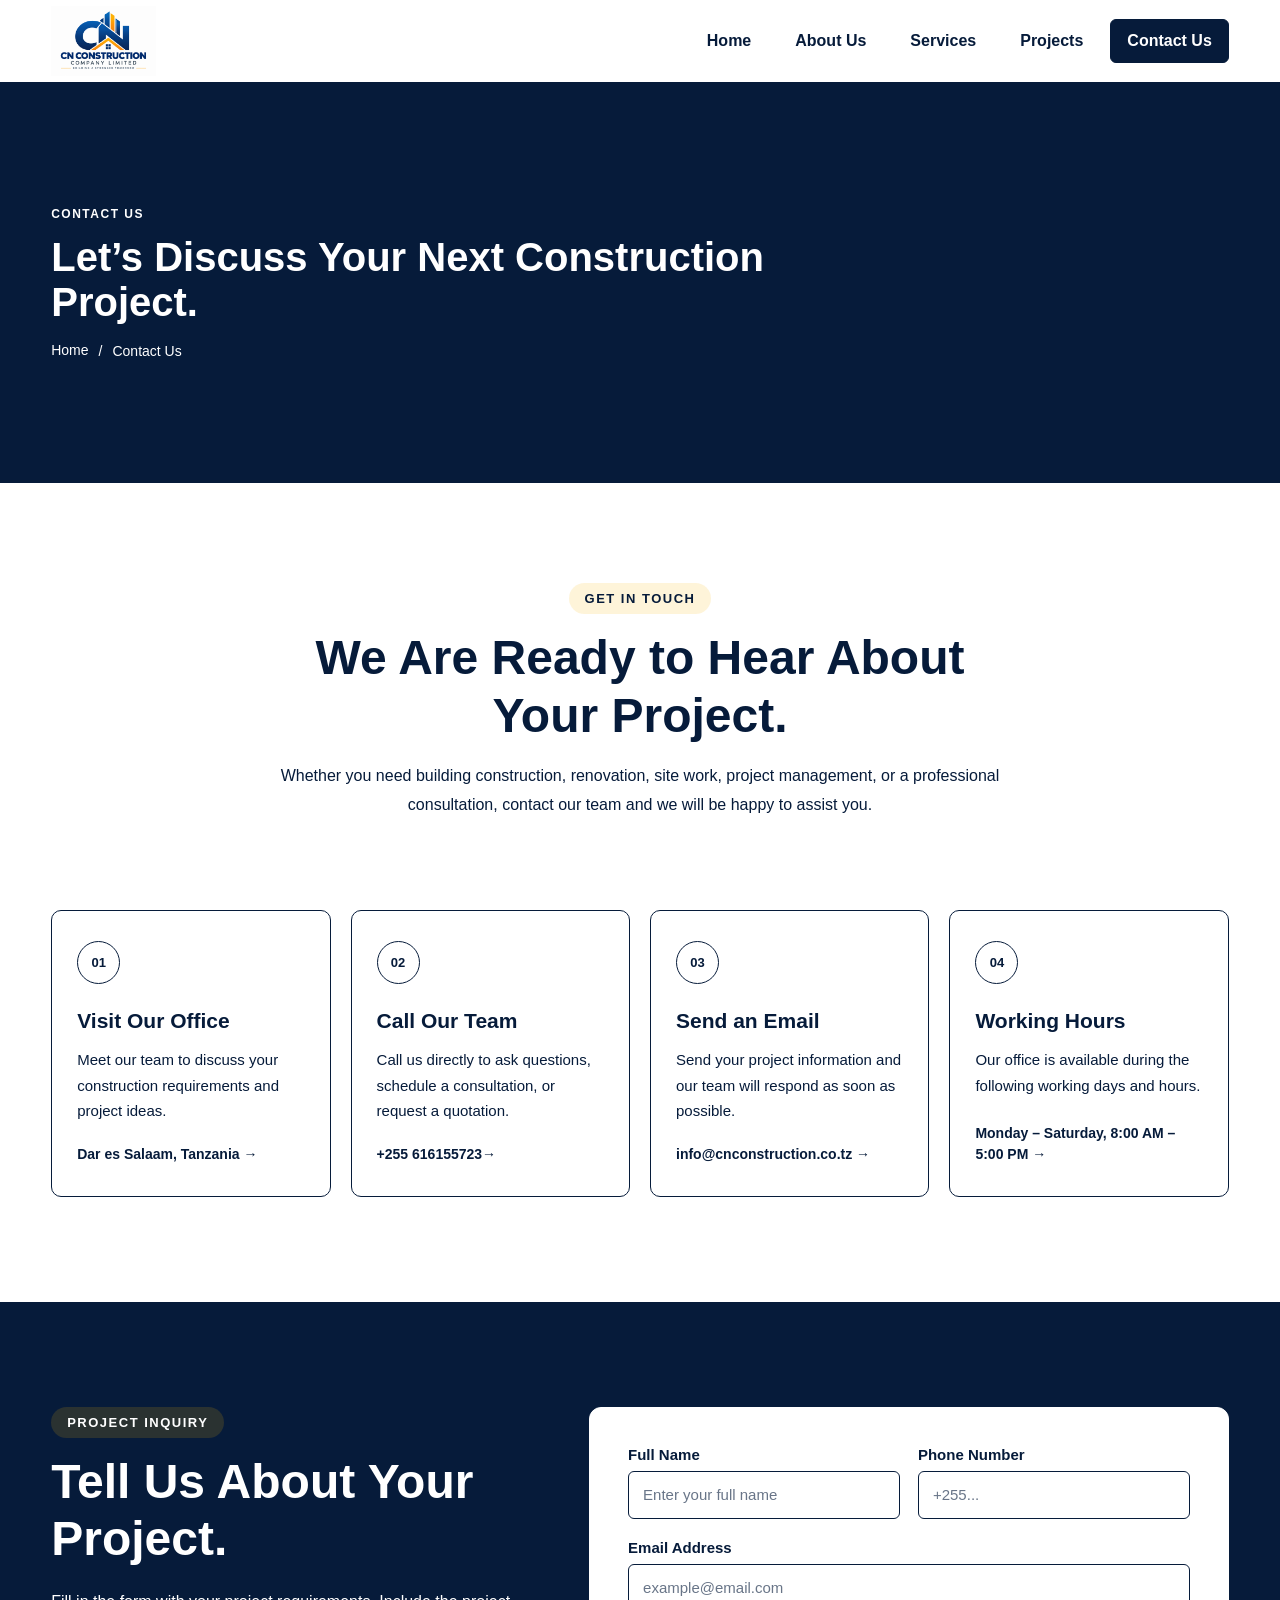
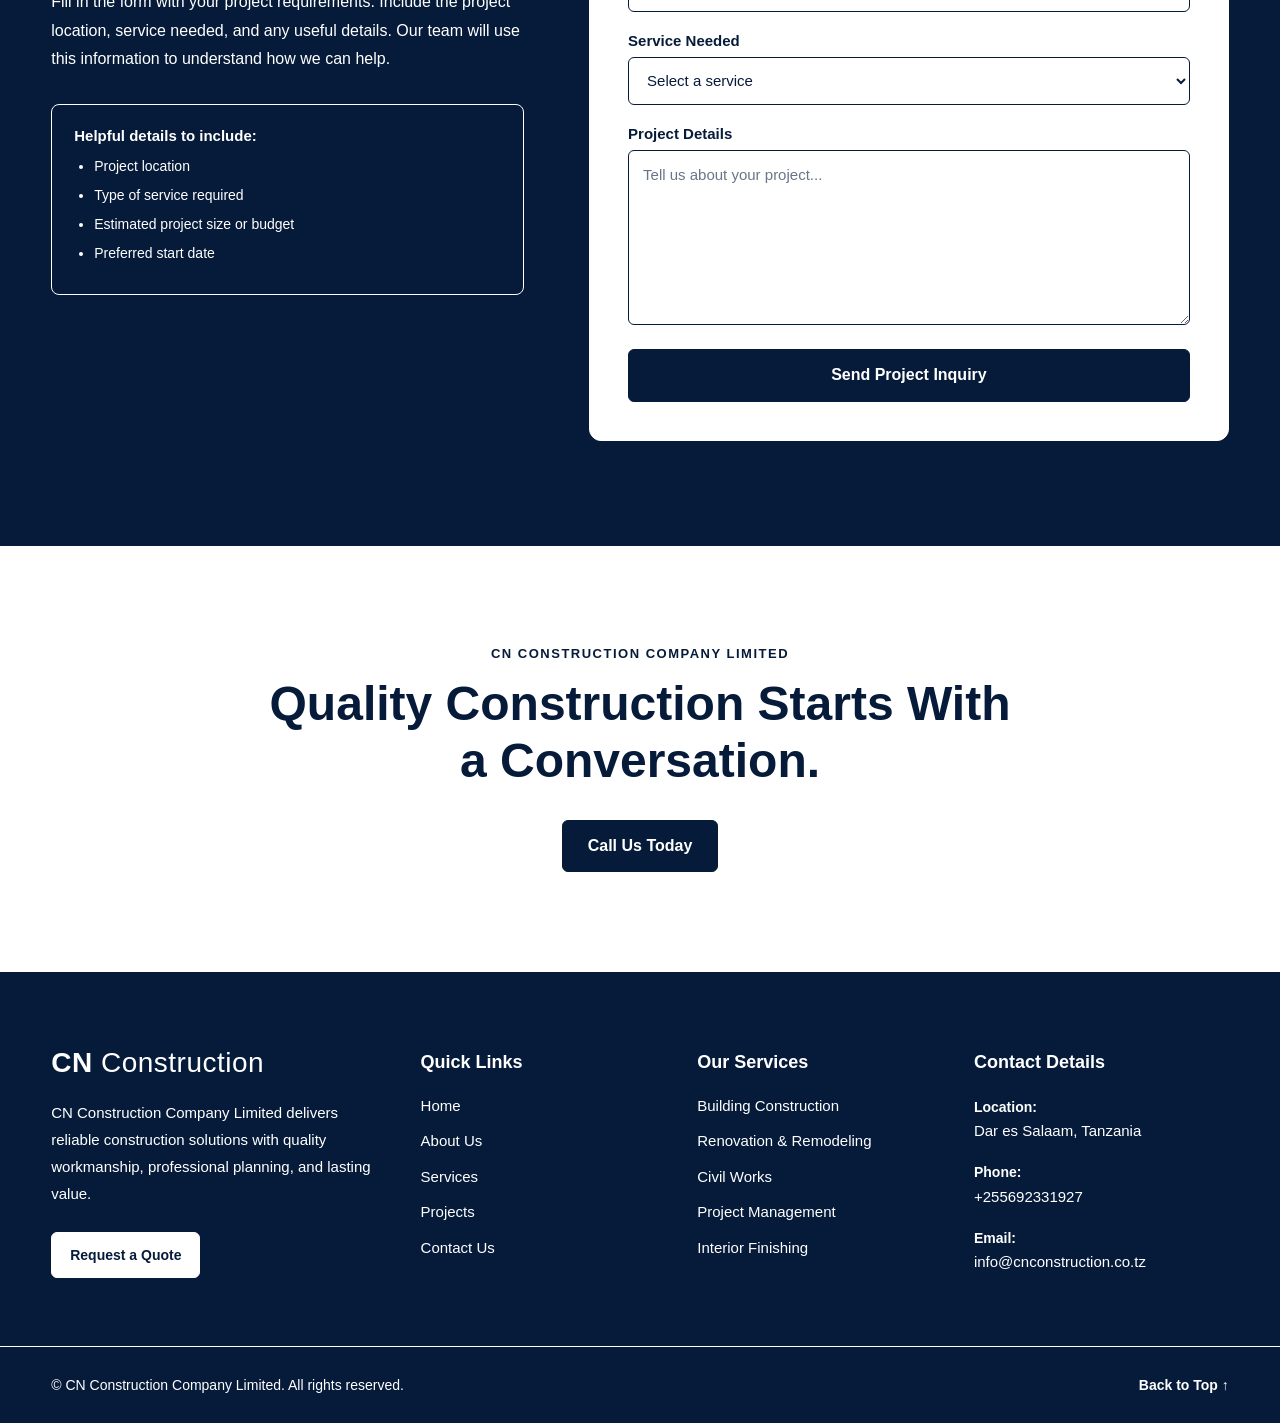
==== contact.html @ 9c9f667e "first commit" ====
<!DOCTYPE html>
<html lang="en">
<head>
  <meta charset="UTF-8">
  <meta name="viewport" content="width=device-width, initial-scale=1.0">

  <title>Contact Us | CN Construction Company Limited</title>

  <link rel="stylesheet" href="style.css">
</head>

<body id="top">

  <!-- =========================
       NAVIGATION BAR
  ========================= -->
  <header>
    <nav class="navbar">
      <div class="brand">
        <a href="index.html">
          <img
            src="asset/ChatGPT Image Sep 23, 2026, 10_47_17 AM.png"
            alt="CN Construction Company Limited logo"
            class="logo"
          >
        </a>
      </div>

      <button
        class="nav-toggle"
        aria-label="Toggle navigation"
        aria-expanded="false"
      >
        ☰
      </button>

      <ul class="nav-links">
        <li><a href="index.html">Home</a></li>
        <li><a href="about.html">About Us</a></li>
        <li><a href="services.html">Services</a></li>
        <li><a href="projects.html">Projects</a></li>
        <li><a href="contact.html" class="active">Contact Us</a></li>
      </ul>
    </nav>
  </header>

  <main>

    <!-- =========================
         CONTACT PAGE BANNER
    ========================= -->
    <section class="contact-page-banner">
      <div class="contact-page-banner-content">
        <p>Contact Us</p>
        <h1>Let’s Discuss Your Next Construction Project.</h1>

        <div class="breadcrumb">
          <a href="index.html">Home</a>
          <span>/</span>
          <span>Contact Us</span>
        </div>
      </div>
    </section>

    <!-- =========================
         CONTACT PAGE INTRO
    ========================= -->
    <section class="contact-page-intro">
      <div class="contact-page-intro-content">
        <p class="section-label">Get in Touch</p>
        <h2>We Are Ready to Hear About Your Project.</h2>
        <p>
          Whether you need building construction, renovation, site work,
          project management, or a professional consultation, contact our
          team and we will be happy to assist you.
        </p>
      </div>
    </section>

    <!-- =========================
         CONTACT DETAILS CARDS
    ========================= -->
    <section class="contact-details-section">
      <div class="contact-details-container">

        <article class="contact-detail-card">
          <span class="contact-card-number">01</span>
          <h2>Visit Our Office</h2>
          <p>
            Meet our team to discuss your construction requirements and
            project ideas.
          </p>
          <a
            href="https://www.google.com/maps/search/?api=1&query=Dar+es+Salaam+Tanzania"
            target="_blank"
            rel="noopener"
          >
            Dar es Salaam, Tanzania →
          </a>
        </article>

        <article class="contact-detail-card">
          <span class="contact-card-number">02</span>
          <h2>Call Our Team</h2>
          <p>
            Call us directly to ask questions, schedule a consultation,
            or request a quotation.
          </p>
          <a href="tel:+255783603028">+255 616155723→</a>
        </article>

        <article class="contact-detail-card">
          <span class="contact-card-number">03</span>
          <h2>Send an Email</h2>
          <p>
            Send your project information and our team will respond as
            soon as possible.
          </p>
          <a href="mailto:info@cnconstruction.co.tz">
            info@cnconstruction.co.tz →
          </a>
        </article>

        <article class="contact-detail-card">
          <span class="contact-card-number">04</span>
          <h2>Working Hours</h2>
          <p>
            Our office is available during the following working days
            and hours.
          </p>
          <a href="tel:+255783603028">
            Monday – Saturday, 8:00 AM – 5:00 PM →
          </a>
        </article>

      </div>
    </section>

    <!-- =========================
         CONTACT FORM
    ========================= -->
    <section class="contact-page-form-section">
      <div class="contact-page-form-container">

        <div class="contact-form-side">
          <p class="section-label">Project Inquiry</p>

          <h2>Tell Us About Your Project.</h2>

          <p>
            Fill in the form with your project requirements. Include the
            project location, service needed, and any useful details. Our
            team will use this information to understand how we can help.
          </p>

          <div class="contact-form-note">
            <strong>Helpful details to include:</strong>
            <ul>
              <li>Project location</li>
              <li>Type of service required</li>
              <li>Estimated project size or budget</li>
              <li>Preferred start date</li>
            </ul>
          </div>
        </div>

        <form class="contact-page-form" action="#" method="post">

          <div class="contact-form-row">
            <div class="contact-page-group">
              <label for="full-name">Full Name</label>
              <input
                type="text"
                id="full-name"
                name="full-name"
                placeholder="Enter your full name"
                autocomplete="name"
                required
              >
            </div>

            <div class="contact-page-group">
              <label for="phone">Phone Number</label>
              <input
                type="tel"
                id="phone"
                name="phone"
                placeholder="+255..."
                autocomplete="tel"
                inputmode="tel"
                required
              >
            </div>
          </div>

          <div class="contact-page-group">
            <label for="email">Email Address</label>
            <input
              type="email"
              id="email"
              name="email"
              placeholder="example@email.com"
              autocomplete="email"
              required
            >
          </div>

          <div class="contact-page-group">
            <label for="service">Service Needed</label>
            <select id="service" name="service" required>
              <option value="" selected disabled>Select a service</option>
              <option value="building-construction">Building Construction</option>
              <option value="renovation">Renovation & Remodeling</option>
              <option value="civil-works">Civil Works</option>
              <option value="project-management">Project Management</option>
              <option value="interior-finishing">Interior Finishing</option>
              <option value="site-consultation">Site Consultation</option>
              <option value="other">Other</option>
            </select>
          </div>

          <div class="contact-page-group">
            <label for="message">Project Details</label>
            <textarea
              id="message"
              name="message"
              rows="7"
              placeholder="Tell us about your project..."
              required
            ></textarea>
          </div>

          <button type="submit" class="contact-page-submit">
            Send Project Inquiry
          </button>
        </form>

      </div>
    </section>

    <!-- =========================
         FINAL CALL TO ACTION
    ========================= -->
    <section class="contact-page-cta">
      <div class="contact-page-cta-content">
        <p>CN Construction Company Limited</p>
        <h2>Quality Construction Starts With a Conversation.</h2>
        <a href="tel:+255692331927">Call Us Today</a>
      </div>
    </section>

  </main>

  <!-- =========================
       FOOTER
  ========================= -->
  <footer class="site-footer">
    <div class="footer-container">

      <div class="footer-brand">
        <a href="index.html" class="footer-logo">
          CN <span>Construction</span>
        </a>

        <p>
          CN Construction Company Limited delivers reliable construction
          solutions with quality workmanship, professional planning, and
          lasting value.
        </p>

        <a href="contact.html" class="footer-quote-button">
          Request a Quote
        </a>
      </div>

      <div class="footer-column">
        <h3>Quick Links</h3>

        <nav aria-label="Footer navigation">
          <ul class="footer-links">
            <li><a href="index.html">Home</a></li>
            <li><a href="about.html">About Us</a></li>
            <li><a href="services.html">Services</a></li>
            <li><a href="projects.html">Projects</a></li>
            <li><a href="contact.html">Contact Us</a></li>
          </ul>
        </nav>
      </div>

      <div class="footer-column">
        <h3>Our Services</h3>

        <ul class="footer-links">
          <li><a href="services.html">Building Construction</a></li>
          <li><a href="services.html">Renovation & Remodeling</a></li>
          <li><a href="services.html">Civil Works</a></li>
          <li><a href="services.html">Project Management</a></li>
          <li><a href="services.html">Interior Finishing</a></li>
        </ul>
      </div>

      <div class="footer-column footer-contact">
        <h3>Contact Details</h3>

        <p>
          <strong>Location:</strong><br>
          Dar es Salaam, Tanzania
        </p>

        <p>
          <strong>Phone:</strong><br>
          <a href="tel:+255700000000">+255692331927</a>
        </p>

        <p>
          <strong>Email:</strong><br>
          <a href="mailto:info@cnconstruction.co.tz">
            info@cnconstruction.co.tz
          </a>
        </p>
      </div>

    </div>

    <div class="footer-bottom">
      <div class="footer-bottom-content">
        <p>
          © <span id="current-year"></span>
          CN Construction Company Limited. All rights reserved.
        </p>

        <a href="#top" class="back-to-top">Back to Top ↑</a>
      </div>
    </div>
  </footer>

  <script src="java.js"></script>
</body>
</html>
---- style.css ----
﻿/* =========================
   GLOBAL COLORS
========================= */
:root {
  --navy: #061b3a;
  --white: #ffffff;
}

html {
  scroll-behavior: smooth;
}

body {
  margin: 0;
  font-family: Arial, Helvetica, sans-serif;
  background-color: var(--white);
  color: var(--navy);
}

* {
  box-sizing: border-box;
}

/* =========================
   HOME HERO SECTION
========================= */
.hero-section {
  position: relative;
  min-height: 760px;
  display: flex;
  align-items: center;
  overflow: hidden;
  background-image: url("asset/img20.jpg");
  background-repeat: no-repeat;
  background-position: center;
  background-size: cover;
}

/* Navy overlay over the construction photo */
.hero-overlay {
  position: absolute;
  inset: 0;
  background-color: #061b3a72;;
  opacity: 0.88;
}

.hero-content {
  position: relative;
  z-index: 1;
  width: min(1200px, 92%);
  margin: 0 auto;
  padding: 110px 0 80px;
  color: var(--white);
}

.hero-label {
  display: inline-block;
  margin: 0 0 22px;
  padding: 9px 14px;
  border: 1px solid var(--white);
  border-radius: 6px;
  color: var(--white);
  font-size: 13px;
  font-weight: 700;
  letter-spacing: 1.4px;
  text-transform: uppercase;
}

.hero-content h1 {
  max-width: 820px;
  margin: 0;
  color: var(--white);
  font-size: clamp(44px, 6vw, 78px);
  font-weight: 800;
  line-height: 1.08;
  letter-spacing: -1.5px;
}

.hero-text {
  max-width: 680px;
  margin: 25px 0 0;
  color: var(--white);
  font-size: clamp(17px, 2vw, 20px);
  line-height: 1.75;
}

.hero-actions {
  display: flex;
  flex-wrap: wrap;
  gap: 14px;
  margin-top: 35px;
}

.btn {
  display: inline-flex;
  align-items: center;
  justify-content: center;
  min-height: 52px;
  padding: 14px 24px;
  border: 1px solid var(--white);
  border-radius: 6px;
  font-size: 16px;
  font-weight: 700;
  line-height: 1;
  text-decoration: none;
  transition: transform 0.3s ease, background-color 0.3s ease, color 0.3s ease;
}

.btn:hover {
  transform: translateY(-3px);
}

.btn-primary {
  background-color: var(--white);
  color: var(--navy);
}

.btn-primary:hover {
  background-color: var(--navy);
  color: var(--white);
}

.btn-outline {
  background-color: var(--navy);
  color: var(--white);
}

.btn-outline:hover {
  background-color: var(--white);
  color: var(--navy);
}

.hero-trust {
  display: flex;
  flex-wrap: wrap;
  gap: 0;
  max-width: 760px;
  margin-top: 65px;
  border-top: 1px solid var(--white);
}

.trust-item {
  min-width: 180px;
  padding: 20px 28px 0 0;
  margin: 20px 28px 0 0;
  border-right: 1px solid var(--white);
}

.trust-item:last-child {
  border-right: none;
}

.trust-item strong {
  display: block;
  margin-bottom: 6px;
  color: var(--white);
  font-size: 19px;
}

.trust-item span {
  color: var(--white);
  font-size: 14px;
}

/* =========================
   ABOUT SECTION
========================= */
.about-section {
  padding: 110px 0 0;
  background-color: var(--white);
}

.about-container {
  width: min(1200px, 92%);
  margin: 0 auto;
  display: grid;
  grid-template-columns: minmax(300px, 1fr) minmax(320px, 1fr);
  align-items: center;
  gap: 80px;
  padding-bottom: 110px;
}

.about-image-wrap {
  position: relative;
}

.about-image {
  display: block;
  width: 100%;
  min-height: 600px;
  border: 1px solid var(--navy);
  border-radius: 12px;
  object-fit: cover;
  margin-bottom: 95px;
}

/* Floating experience box */
.experience-badge {
  position: absolute;
  right: -25px;
  bottom: 28px;
  display: flex;
  align-items: center;
  gap: 12px;
  padding: 20px;
  border: 1px solid var(--white);
  border-radius: 8px;
  background-color: var(--navy);
  color: var(--white);
}

.experience-badge strong {
  font-size: 42px;
  line-height: 1;
}

.experience-badge strong span {
  font-size: 25px;
}

.experience-badge p {
  margin: 0;
  font-size: 14px;
  font-weight: 600;
  line-height: 1.35;
}

/* About text */
.section-label {
  display:inline-block;
  margin: 0 auto 15px;
  padding: 8px 16px;
  border-radius: 50px;
  background: rgba(245, 180, 0, 0.15);
  color: var(--secondary-dark);
  font-size: 0.78rem;
  font-weight: 800;
  letter-spacing: 1.5px;
  text-transform: uppercase;
}

.about-content h2 {
  max-width: 560px;
  margin: 0;
  color: var(--navy);
  font-size: clamp(32px, 4vw, 48px);
  line-height: 1.18;
}

.about-intro,
.about-description {
  max-width: 590px;
  margin: 20px 0 0;
  color: var(--navy);
  font-size: 16px;
  line-height: 1.8;
}

.about-points {
  display: grid;
  gap: 18px;
  margin-top: 32px;
}

.about-point {
  display: grid;
  grid-template-columns: 52px 1fr;
  gap: 14px;
  align-items: start;
}

.point-number {
  display: flex;
  align-items: center;
  justify-content: center;
  width: 45px;
  height: 45px;
  border: 1px solid var(--navy);
  border-radius: 50%;
  color: var(--navy);
  font-size: 14px;
  font-weight: 800;
}

.about-point h3 {
  margin: 0 0 6px;
  color: var(--navy);
  font-size: 18px;
}

.about-point p {
  margin: 0;
  color: var(--navy);
  font-size: 15px;
  line-height: 1.6;
}

.about-button {
  display: inline-flex;
  align-items: center;
  justify-content: center;
  min-height: 50px;
  margin-top: 35px;
  padding: 14px 23px;
  border: 1px solid var(--navy);
  border-radius: 6px;
  background-color: var(--navy);
  color: var(--white);
  font-size: 16px;
  font-weight: 700;
  text-decoration: none;
  transition: background-color 0.3s ease, color 0.3s ease, transform 0.3s ease;
}

.about-button:hover {
  background-color: var(--white);
  color: var(--navy);
  transform: translateY(-3px);
}

/* =========================
   COMPANY STATISTICS
========================= */
.about-stats {
  padding: 55px 0;
  background-color: var(--navy);
}

.stats-container {
  width: min(1200px, 92%);
  margin: 0 auto;
  display: grid;
  grid-template-columns: repeat(4, 1fr);
  gap: 20px;
}

.stat-card {
  padding: 15px 20px;
  text-align: center;
  border-right: 1px solid var(--white);
  color: var(--white);
}

.stat-card:last-child {
  border-right: none;
}

.stat-card h3 {
  margin: 0;
  color: var(--white);
  font-size: clamp(34px, 4vw, 52px);
  line-height: 1;
}

.stat-card h3 span {
  font-size: 24px;
}

.stat-card p {
  margin: 11px 0 0;
  color: var(--white);
  font-size: 14px;
  line-height: 1.4;
}

/* =========================
   KEYBOARD FOCUS
========================= */
.btn:focus-visible,
.about-button:focus-visible {
  outline: 3px solid var(--white);
  outline-offset: 4px;
}

/* =========================
   TABLET AND MOBILE
========================= */
@media (max-width: 900px) {
  .hero-section {
    min-height: 690px;
  }

  .about-container {
    grid-template-columns: 1fr;
    gap: 55px;
  }

  .about-image {
    min-height: 450px;
  }

  .stats-container {
    grid-template-columns: repeat(2, 1fr);
    gap: 28px 0;
  }

  .stat-card:nth-child(2) {
    border-right: none;
  }
}

@media (max-width: 600px) {
  .hero-section {
    min-height: 650px;
    background-position: center;
  }

  .hero-content {
    width: 90%;
    padding: 100px 0 65px;
  }

  .hero-content h1 {
    font-size: 42px;
    letter-spacing: -0.8px;
  }

  .hero-text {
    font-size: 16px;
    line-height: 1.7;
  }

  .hero-actions {
    flex-direction: column;
  }

  .btn {
    width: 100%;
  }

  .hero-trust {
    display: grid;
    grid-template-columns: 1fr;
    margin-top: 42px;
  }

  .trust-item {
    width: 100%;
    margin: 0;
    padding: 15px 0;
    border-right: none;
    border-bottom: 1px solid var(--white);
  }

  .trust-item:last-child {
    border-bottom: none;
  }

  .about-section {
    padding-top: 75px;
  }

  .about-container {
    width: 90%;
    padding-bottom: 75px;
  }

  /* .about-image {
    min-height: 370px;
  } */

  .experience-badge {
    right: 15px;
    bottom: 15px;
    padding: 15px;
  }

  .experience-badge strong {
    font-size: 32px;
  }

  .about-content h2 {
    font-size: 34px;
  }

  .stats-container {
    width: 90%;
    grid-template-columns: 1fr 1fr;
  }

  .stat-card {
    padding: 14px 8px;
    border-right: 1px solid var(--white);
  }

  .stat-card:nth-child(2) {
    border-right: none;
  }

  .stat-card:nth-child(3),
  .stat-card:nth-child(4) {
    border-top: 1px solid var(--white);
    padding-top: 28px;
  }
}

.services-section {
    padding: 90px 8%;
    background: #fff;
}

.section-heading {
    max-width: 760px;
    margin: 0 auto 36px;
    text-align: center;
}

.section-heading span {
    display: inline-block;
    margin-bottom: 12px;
    color: #c98f00;
    font-size: 0.8rem;
    font-weight: 800;
    letter-spacing: 1px;
    text-transform: uppercase;
}

.section-heading h2 {
    margin-bottom: 12px;
    color: #0b1f3a;
    font-size: clamp(2rem, 3vw, 2.8rem);
}

.section-heading p {
    color: var(--gray-text);
    line-height: 1.75;
}

.services-container {
    display: grid;
    grid-template-columns: repeat(3, minmax(220px, 1fr));
    gap: 26px;
    max-width: 1150px;
    margin: 0 auto;
}

.service-card {
    padding: 28px 22px;
    border: 1px solid #edf1f5;
    border-radius: 14px;
    background: #f9fbfd;
    box-shadow: 0 10px 25px rgba(15, 41, 77, 0.05);
}

.service-card h3 {
    margin-bottom: 12px;
    color: #0b1f3a;
    font-size: 1.2rem;
}

.service-card p {
    color: var(--gray-text);
    line-height: 1.7;
}

@media (max-width: 850px) {
    .about-section,
    .services-section {
        padding: 75px 6%;
    }

    .about-container {
        gap: 40px;
    }

    .about-image img {
        height: 380px;
    }

    .services-container {
        grid-template-columns: repeat(2, minmax(220px, 1fr));
    }
}

@media (max-width: 700px) {
    .navbar {
        min-height: 72px;
        padding: 8px 18px;
    }

    .navbar .logo {
        height: 52px;
    }

    .nav-toggle {
        display: block;
    }

    .nav-links {
        position: absolute;
        top: calc(100% + 3px);
        right: 12px;
        left: 12px;
        display: none;
        flex-direction: column;
        gap: 4px;
        padding: 12px;
        border: 1px solid rgba(255, 255, 255, 0.1);
        border-radius: 0 0 10px 10px;
        background: #17212b;
        box-shadow: 0 14px 28px rgba(0, 0, 0, 0.22);
    }

    .nav-links.open {
        display: flex;
    }

    .nav-links li a {
        display: block;
        width: 100%;
        padding: 13px 14px;
    }

    .nav-links li:last-child a {
        margin: 4px 0 0;
        text-align: center;
    }

    .hero-section {
        min-height: 620px;
        padding: 72px 22px;
        background-position: 58% center;
    }

    .hero-section .title {
        font-size: clamp(2rem, 8vw, 2.8rem);
    }

    .hero-section .subtitle {
        font-size: 1.05rem;
    }

    .hero-section .description {
        font-size: 1rem;
    }
}

@media (max-width: 650px) {
    .about-section {
        padding: 65px 20px;
    }

    .about-container {
        grid-template-columns: 1fr;
        gap: 42px;
    }

    .about-image img {
        height: 330px;
    }

    .about-image::before {
        top: 15px;
        left: -10px;
    }

    .about-content h2 {
        font-size: 2rem;
    }

    .services-container {
        grid-template-columns: 1fr;
    }
}

@media (max-width: 600px) {
    .hero-section .title {
        font-size: clamp(1.5rem, 6vw, 2rem);
    }
}

/* Give the hero background more visual space */
.hero-section {
    background-image:
        linear-gradient(90deg, rgba(10, 20, 30, .68), rgba(10, 20, 30, .30)),
        url("asset/img20.jpg");
}

.hero-section .title {
    max-width: 620px;
    font-size: clamp(1.45rem, 3vw, 2.35rem);
}

@media (max-width: 600px) {
    .hero-section .title {
        font-size: clamp(1.4rem, 5.5vw, 1.85rem);
    }
}

/* More compact hero title */
.hero-section .title {
    font-size: clamp(1.25rem, 2.2vw, 1.75rem);
}

@media (max-width: 600px) {
    .hero-section .title {
        font-size: clamp(1.2rem, 4.8vw, 1.55rem);
    }
}
/* ====================================
   CN CONSTRUCTION - SERVICES SECTION
   ==================================== */

/* Easy color customization */
:root {
  --primary-color: #0b1f3a;       /* Dark navy blue */
  --secondary-color: #f5b400;     /* Construction yellow/gold */
  --secondary-dark: #c98f00;
  --white: #ffffff;
  --light-bg: #f5f7fa;
  --text-color: #667085;
  --heading-color: #172033;
  --border-color: #e6eaf0;
  --shadow: 0 12px 35px rgba(11, 31, 58, 0.1);
  --radius: 14px;
  --transition: 0.35s ease;
}

/* Makes widths and padding easier to control */
* {
  margin: 0;
  padding: 0;
  box-sizing: border-box;
}

/* Main section */
.services-section {
  position: relative;
  overflow: hidden;
  padding: 100px 8%;
  background: var(--light-bg);
}

/* Decorative background circle on top-left */
.services-section::before {
  position: absolute;
  top: -150px;
  left: -140px;
  width: 330px;
  height: 330px;
  border-radius: 50%;
  background: rgba(245, 180, 0, 0.12);
  content: "";
}

/* Decorative background circle on bottom-right */
.services-section::after {
  position: absolute;
  right: -140px;
  bottom: -160px;
  width: 350px;
  height: 350px;
  border-radius: 50%;
  background: rgba(11, 31, 58, 0.06);
  content: "";
}

/* Keep visible content above decorative circles */
.section-heading,
.services-container {
  position: relative;
  z-index: 1;
}

/* Heading area */
.section-heading {
  max-width: 760px;
  margin: 0 auto 55px;
  text-align: center;
}

/* Small "Our Services" label */
.section-heading span {
  display: inline-block;
  margin-bottom: 14px;
  padding: 8px 16px;
  border-radius: 50px;
  background: rgba(245, 180, 0, 0.15);
  color: var(--secondary-dark);
  font-size: 0.78rem;
  font-weight: 800;
  letter-spacing: 1.2px;
  text-transform: uppercase;
}

/* Main title */
.section-heading h2 {
  margin-bottom: 18px;
  color: var(--primary-color);
  font-size: clamp(2rem, 4vw, 3.2rem);
  font-weight: 800;
  line-height: 1.2;
}

/* Intro paragraph */
.section-heading p {
  max-width: 680px;
  margin: 0 auto;
  color: var(--text-color);
  font-size: 1.05rem;
  line-height: 1.8;
}

/* Cards layout */
.services-container {
  display: grid;
  grid-template-columns: repeat(3, minmax(0, 1fr));
  max-width: 1200px;
  margin: 0 auto;
  gap: 24px;
}

/* Individual service card */
.service-card {
  position: relative;
  overflow: hidden;
  min-height: 220px;
  padding: 34px 30px;
  border: 1px solid var(--border-color);
  border-radius: var(--radius);
  background: var(--white);
  box-shadow: 0 5px 18px rgba(11, 31, 58, 0.05);
  transition: transform var(--transition),
              box-shadow var(--transition),
              border-color var(--transition);
}

/* Yellow line hidden at the top until hover */
.service-card::before {
  position: absolute;
  top: 0;
  left: 0;
  width: 0;
  height: 5px;
  background: var(--secondary-color);
  content: "";
  transition: width var(--transition);
}

/* Light number on each card */
.service-card::after {
  position: absolute;
  top: 18px;
  right: 20px;
  color: rgba(11, 31, 58, 0.06);
  font-size: 3.5rem;
  font-weight: 800;
  line-height: 1;
}

/* Card number labels */
.service-card:nth-child(1)::after {
  content: "01";
}

.service-card:nth-child(2)::after {
  content: "02";
}

.service-card:nth-child(3)::after {
  content: "03";
}

.service-card:nth-child(4)::after {
  content: "04";
}

.service-card:nth-child(5)::after {
  content: "05";
}

.service-card:nth-child(6)::after {
  content: "06";
}

/* Hover effect */
.service-card:hover {
  transform: translateY(-10px);
  border-color: rgba(245, 180, 0, 0.55);
  box-shadow: var(--shadow);
}

/* Expands the yellow line when card is hovered */
.service-card:hover::before {
  width: 100%;
}

/* Service name */
.service-card h3 {
  position: relative;
  z-index: 1;
  margin: 32px 0 14px;
  color: var(--heading-color);
  font-size: 1.3rem;
  font-weight: 750;
  line-height: 1.35;
}

/* Service description */
.service-card p {
  position: relative;
  z-index: 1;
  color: var(--text-color);
  font-size: 0.98rem;
  line-height: 1.75;
}

/* Tablet: 2 cards in each row */
@media (max-width: 950px) {
  .services-section {
    padding: 80px 6%;
  }

  .services-container {
    grid-template-columns: repeat(2, minmax(0, 1fr));
  }
}

/* Mobile: 1 card in each row */
@media (max-width: 600px) {
  .services-section {
    padding: 65px 20px;
  }

  .section-heading {
    margin-bottom: 38px;
  }

  .section-heading h2 {
    font-size: 2rem;
  }

  .section-heading p {
    font-size: 0.98rem;
    line-height: 1.7;
  }

  .services-container {
    grid-template-columns: 1fr;
    gap: 18px;
  }

  .service-card {
    min-height: auto;
    padding: 30px 24px;
  }
}
/* =========================
   GLOBAL RESET
========================= */
* {
  margin: 0;
  padding: 0;
  box-sizing: border-box;
}

html {
  scroll-behavior: smooth;
}

body {
  font-family: Arial, Helvetica, sans-serif;
  background-color: #ffffff;
  color: #061b3a;
}

/* =========================
   HEADER / NAVBAR
========================= */
header {
  width: 100%;
  background-color: #ffffff;
  border-bottom: 1px solid #061b3a;
  position: sticky;
  top: 0;
  z-index: 1000;
}

.navbar {
  width: min(1200px, 92%);
  min-height: 82px;
  margin: 0 auto;
  display: flex;
  align-items: center;
  justify-content: space-between;
  gap: 25px;
}

/* =========================
   LOGO
========================= */
.brand {
  display: flex;
  align-items: center;
  flex-shrink: 0;
}

.logo {
  display: block;
  width: 105px;
  height: auto;
  object-fit: contain;
}

/* =========================
   NAVIGATION LINKS
========================= */
.nav-links {
  display: flex;
  align-items: center;
  justify-content: flex-end;
  gap: 10px;
  list-style: none;
}

.nav-links a {
  display: inline-flex;
  align-items: center;
  justify-content: center;
  min-height: 44px;
  padding: 11px 16px;
  border: 1px solid transparent;
  border-radius: 6px;
  color: #061b3a;
  background-color: #ffffff;
  font-size: 16px;
  font-weight: 600;
  line-height: 1;
  text-decoration: none;
  white-space: nowrap;
  transition: background-color 0.3s ease, color 0.3s ease,
    border-color 0.3s ease, transform 0.3s ease;
}

/* Hover effect */
.nav-links a:hover {
  background-color: #061b3a;
  border-color: #061b3a;
  color: #ffffff;
  transform: translateY(-2px);
}

/* Active page / active section */
.nav-links a.active {
  background-color: #061b3a;
  border-color: #061b3a;
  color: #ffffff;
}

/* Keyboard accessibility */
.nav-links a:focus-visible,
.nav-toggle:focus-visible {
  outline: 3px solid #061b3a;
  outline-offset: 3px;
}

/* =========================
   MOBILE MENU BUTTON
========================= */
.nav-toggle {
  display: none;
  width: 44px;
  height: 44px;
  border: 1px solid #061b3a;
  border-radius: 6px;
  background-color: #ffffff;
  color: #061b3a;
  font-size: 25px;
  font-weight: 700;
  line-height: 1;
  cursor: pointer;
  transition: background-color 0.3s ease, color 0.3s ease;
}

.nav-toggle:hover {
  background-color: #061b3a;
  color: #ffffff;
}

/* =========================
   TABLET AND MOBILE
========================= */
@media (max-width: 850px) {
  .navbar {
    width: 92%;
    min-height: 72px;
    position: relative;
  }

  .logo {
    width: 90px;
  }

  .nav-toggle {
    display: inline-flex;
    align-items: center;
    justify-content: center;
  }

  .nav-links {
    display: none;
    position: absolute;
    top: calc(100% + 1px);
    right: 0;
    width: min(320px, 100%);
    padding: 15px;
    flex-direction: column;
    align-items: stretch;
    gap: 8px;
    background-color: #ffffff;
    border: 1px solid #061b3a;
    border-radius: 0 0 8px 8px;
  }

  /* JavaScript will add .show to open this menu */
  .nav-links.show {
    display: flex;
  }

  .nav-links li {
    width: 100%;
  }

  .nav-links a {
    width: 100%;
    justify-content: flex-start;
    padding: 14px 16px;
    font-size: 16px;
  }
}

@media (max-width: 420px) {
  .navbar {
    width: 90%;
  }

  .logo {
    width: 78px;
  }

  .nav-links {
    width: 100%;
  }
}
/* =========================
   PROJECTS SECTION
========================= */

.projects-section {
  padding: 100px 0;
  background-color: #ffffff;
}

.projects-container {
  width: min(1200px, 92%);
  margin: 0 auto;
}

/* Heading */
.projects-section .section-heading {
  max-width: 700px;
  margin: 0 auto 50px;
  text-align: center;
}

.projects-section .section-heading span {
  display: inline-block;
  margin-bottom: 12px;
  color: #061b3a;
  font-size: 14px;
  font-weight: 800;
  letter-spacing: 2px;
  text-transform: uppercase;
}

.projects-section .section-heading h2 {
  margin-bottom: 15px;
  color: #061b3a;
  font-size: clamp(30px, 4vw, 44px);
  line-height: 1.2;
}

.projects-section .section-heading p {
  color: #061b3a;
  font-size: 16px;
  line-height: 1.8;
}

/* Cards grid */
.projects-grid {
  display: grid;
  grid-template-columns: repeat(3, 1fr);
  gap: 24px;
}

/* Individual project card */
.project-card {
  position: relative;
  min-height: 330px;
  overflow: hidden;
  border: 1px solid #061b3a;
  border-radius: 12px;
  background-color: #061b3a;
  cursor: pointer;
}

/* Image */
.project-card img {
  width: 100%;
  height: 100%;
  min-height: 330px;
  display: block;
  object-fit: cover;
  transition: transform 0.5s ease, opacity 0.5s ease;
}

/* Dark blue hidden overlay */
.project-overlay {
  position: absolute;
  inset: 0;
  display: flex;
  flex-direction: column;
  justify-content: flex-end;
  padding: 30px;
  background-color: #061b3a00;
  color: #ffffff;
  opacity: 0;
  transform: translateY(100%);
  transition: opacity 0.4s ease, transform 0.4s ease;
}

/* Show details on hover */
.project-card:hover img {
  transform: scale(1.1);
  opacity: 0.25;
}

.project-card:hover .project-overlay {
  opacity: 1;
  transform: translateY(0);
}

/* Text inside overlay */
.project-overlay span {
  margin-bottom: 10px;
  font-size: 13px;
  font-weight: 700;
  letter-spacing: 1px;
  text-transform: uppercase;
}

.project-overlay h3 {
  margin-bottom: 10px;
  font-size: 25px;
  line-height: 1.25;
}

.project-overlay p {
  margin-bottom: 22px;
  font-size: 15px;
  line-height: 1.5;
}

.project-overlay a {
  display: inline-flex;
  align-items: center;
  justify-content: center;
  width: fit-content;
  min-height: 42px;
  padding: 10px 16px;
  border: 1px solid #ffffff;
  border-radius: 6px;
  color: #fffefe;
  background-color: #061b3a;
  font-size: 14px;
  font-weight: 700;
  text-decoration: none;
  transition: background-color 0.3s ease, color 0.3s ease;
}

.project-overlay a:hover {
  color: #061b3a;
  background-color: #ffffff;
}

/* Main button */
.projects-button {
  margin-top: 45px;
  text-align: center;
}

.projects-button a {
  display: inline-flex;
  align-items: center;
  justify-content: center;
  min-height: 50px;
  padding: 14px 25px;
  border: 1px solid #061b3a;
  border-radius: 6px;
  color: #ffffff;
  background-color: #061b3a;
  font-size: 16px;
  font-weight: 700;
  text-decoration: none;
  transition: background-color 0.3s ease, color 0.3s ease;
}

.projects-button a:hover {
  color: #061b3a;
  background-color: #ffffff;
}

/* Keyboard users can also reveal the project */
.project-card:focus-within .project-overlay {
  opacity: 1;
  transform: translateY(0);
}

.project-card:focus-within img {
  transform: scale(1.1);
  opacity: 0.25;
}

.project-overlay a:focus-visible,
.projects-button a:focus-visible {
  outline: 3px solid #ffffff;
  outline-offset: 3px;
}

/* Tablet */
@media (max-width: 900px) {
  .projects-grid {
    grid-template-columns: repeat(2, 1fr);
  }
}

/* Mobile */
@media (max-width: 600px) {
  .projects-section {
    padding: 70px 0;
  }

  .projects-grid {
    grid-template-columns: 1fr;
    gap: 18px;
  }

  .project-card,
  .project-card img {
    min-height: 300px;
  }

  .project-overlay {
    padding: 24px;
  }

  .project-overlay h3 {
    font-size: 23px;
  }
}
/* =========================
   CONTACT SECTION
========================= */

.contact-section {
  padding: 100px 0;
  background-color: #ffffff;
}

.contact-container {
  width: min(1200px, 92%);
  margin: 0 auto;
}

/* Main heading */
.contact-heading {
  max-width: 720px;
  margin: 0 auto 55px;
  text-align: center;
}

.contact-heading .section-label {
  margin: 0 0 14px;
  color: #061b3a;
  font-size: 13px;
  font-weight: 800;
  letter-spacing: 1.5px;
  text-transform: uppercase;
}

.contact-heading h2 {
  margin: 0;
  color: #061b3a;
  font-size: clamp(32px, 4vw, 48px);
  font-weight: 800;
  line-height: 1.2;
}

.contact-heading > p:last-child {
  max-width: 640px;
  margin: 18px auto 0;
  color: #061b3a;
  font-size: 16px;
  line-height: 1.8;
}

/* Two-column contact layout */
.contact-grid {
  display: grid;
  grid-template-columns: 0.9fr 1.1fr;
  gap: 30px;
  align-items: stretch;
}

/* Left dark-blue information panel */
.contact-information {
  padding: 45px 40px;
  border: 1px solid #061b3a;
  border-radius: 12px;
  background-color: #061b3a;
  color: #ffffff;
}

.contact-information h3 {
  margin: 0;
  color: #ffffff;
  font-size: 30px;
  line-height: 1.2;
}

.contact-intro {
  margin: 18px 0 35px;
  color: #ffffff;
  font-size: 16px;
  line-height: 1.75;
}

/* Every contact detail */
.contact-item {
  display: grid;
  grid-template-columns: 45px 1fr;
  gap: 14px;
  align-items: start;
  padding: 19px 0;
  border-top: 1px solid #ffffff;
}

.contact-icon {
  display: flex;
  align-items: center;
  justify-content: center;
  width: 38px;
  height: 38px;
  border: 1px solid #ffffff;
  border-radius: 50%;
  color: #ffffff;
  font-size: 19px;
  font-weight: 700;
}

.contact-item h4 {
  margin: 2px 0 7px;
  color: #ffffff;
  font-size: 16px;
}

.contact-item p {
  margin: 0;
  color: #ffffff;
  font-size: 15px;
  line-height: 1.6;
}

.contact-item a {
  color: #ffffff;
  text-decoration: none;
  border-bottom: 1px solid transparent;
  transition: border-color 0.3s ease;
}

.contact-item a:hover {
  border-color: #ffffff;
}

/* Right form panel */
.contact-form {
  padding: 45px 40px;
  border: 1px solid #061b3a;
  border-radius: 12px;
  background-color: #ffffff;
}

.form-row {
  display: grid;
  grid-template-columns: repeat(2, 1fr);
  gap: 18px;
}

.form-group {
  margin-bottom: 20px;
}

.form-group label {
  display: block;
  margin-bottom: 8px;
  color: #061b3a;
  font-size: 15px;
  font-weight: 700;
}

.form-group input,
.form-group select,
.form-group textarea {
  width: 100%;
  border: 1px solid #061b3a;
  border-radius: 6px;
  outline: none;
  background-color: #ffffff;
  color: #061b3a;
  font-family: inherit;
  font-size: 15px;
  line-height: 1.4;
  transition: background-color 0.3s ease, color 0.3s ease,
    box-shadow 0.3s ease;
}

.form-group input,
.form-group select {
  min-height: 48px;
  padding: 12px 14px;
}

.form-group textarea {
  min-height: 145px;
  padding: 13px 14px;
  resize: vertical;
}

.form-group input::placeholder,
.form-group textarea::placeholder {
  color: #061b3a;
  opacity: 0.65;
}

/* Input active state */
.form-group input:focus,
.form-group select:focus,
.form-group textarea:focus {
  background-color: #061b3a;
  color: #ffffff;
  box-shadow: 0 0 0 3px #ffffff, 0 0 0 5px #061b3a;
}

.form-group input:focus::placeholder,
.form-group textarea:focus::placeholder {
  color: #ffffff;
  opacity: 0.8;
}

/* Submit button */
.contact-submit {
  width: 100%;
  min-height: 52px;
  padding: 14px 22px;
  border: 1px solid #061b3a;
  border-radius: 6px;
  background-color: #061b3a;
  color: #ffffff;
  font-family: inherit;
  font-size: 16px;
  font-weight: 800;
  cursor: pointer;
  transition: background-color 0.3s ease, color 0.3s ease,
    transform 0.3s ease;
}

.contact-submit:hover {
  background-color: #ffffff;
  color: #061b3a;
  transform: translateY(-3px);
}

.contact-submit:focus-visible,
.contact-item a:focus-visible {
  outline: 3px solid #ffffff;
  outline-offset: 3px;
}

/* =========================
   MOBILE RESPONSIVE
========================= */

@media (max-width: 850px) {
  .contact-grid {
    grid-template-columns: 1fr;
  }
}

@media (max-width: 600px) {
  .contact-section {
    padding: 75px 0;
  }

  .contact-container {
    width: 90%;
  }

  .contact-heading {
    margin-bottom: 35px;
  }

  .contact-information,
  .contact-form {
    padding: 32px 22px;
    border-radius: 9px;
  }

  .contact-information h3 {
    font-size: 26px;
  }

  .form-row {
    grid-template-columns: 1fr;
    gap: 0;
  }

  .contact-item {
    grid-template-columns: 42px 1fr;
  }
}
/* =========================
   FOOTER SECTION
========================= */

.site-footer {
  background-color: #061b3a;
  color: #ffffff;
}

.footer-container {
  width: min(1200px, 92%);
  margin: 0 auto;
  padding: 75px 0 55px;
  display: grid;
  grid-template-columns: 1.4fr 1fr 1fr 1.1fr;
  gap: 45px;
}

/* Company logo and description */
.footer-logo {
  display: inline-block;
  margin-bottom: 20px;
  color: #ffffff;
  font-size: 28px;
  font-weight: 800;
  letter-spacing: 0.5px;
  text-decoration: none;
}

.footer-logo span {
  font-weight: 400;
}

.footer-brand p {
  max-width: 340px;
  margin: 0;
  color: #ffffff;
  font-size: 15px;
  line-height: 1.8;
}

/* Request quote button */
.footer-quote-button {
  display: inline-flex;
  align-items: center;
  justify-content: center;
  min-height: 46px;
  margin-top: 25px;
  padding: 12px 18px;
  border: 1px solid #ffffff;
  border-radius: 6px;
  background-color: #ffffff;
  color: #061b3a;
  font-size: 14px;
  font-weight: 800;
  text-decoration: none;
  transition: background-color 0.3s ease, color 0.3s ease,
    transform 0.3s ease;
}

.footer-quote-button:hover {
  background-color: #061b3a;
  color: #ffffff;
  transform: translateY(-3px);
}

/* Footer columns */
.footer-column h3 {
  margin: 5px 0 22px;
  color: #ffffff;
  font-size: 18px;
  font-weight: 800;
}

.footer-links {
  margin: 0;
  padding: 0;
  list-style: none;
}

.footer-links li {
  margin-bottom: 13px;
}

.footer-links a,
.footer-contact a {
  color: #ffffff;
  font-size: 15px;
  line-height: 1.5;
  text-decoration: none;
  border-bottom: 1px solid transparent;
  transition: border-color 0.3s ease;
}

.footer-links a:hover,
.footer-contact a:hover {
  border-bottom-color: #ffffff;
}

/* Contact details */
.footer-contact p {
  margin: 0 0 16px;
  color: #ffffff;
  font-size: 15px;
  line-height: 1.65;
}

.footer-contact strong {
  color: #ffffff;
  font-size: 14px;
  font-weight: 800;
}

/* Footer copyright area */
.footer-bottom {
  border-top: 1px solid #ffffff;
}

.footer-bottom-content {
  width: min(1200px, 92%);
  min-height: 76px;
  margin: 0 auto;
  display: flex;
  align-items: center;
  justify-content: space-between;
  gap: 20px;
}

.footer-bottom p {
  margin: 0;
  color: #ffffff;
  font-size: 14px;
  line-height: 1.5;
}

.back-to-top {
  color: #ffffff;
  font-size: 14px;
  font-weight: 700;
  text-decoration: none;
  border-bottom: 1px solid transparent;
  transition: border-color 0.3s ease;
}

.back-to-top:hover {
  border-bottom-color: #ffffff;
}

/* Keyboard focus */
.site-footer a:focus-visible {
  outline: 3px solid #ffffff;
  outline-offset: 4px;
}

/* =========================
   TABLET RESPONSIVE
========================= */
@media (max-width: 950px) {
  .footer-container {
    grid-template-columns: repeat(2, 1fr);
    gap: 45px 35px;
  }
}

/* =========================
   MOBILE RESPONSIVE
========================= */
@media (max-width: 600px) {
  .footer-container {
    width: 90%;
    padding: 60px 0 40px;
    grid-template-columns: 1fr;
    gap: 35px;
  }

  .footer-brand p {
    max-width: 100%;
  }

  .footer-bottom-content {
    width: 90%;
    min-height: auto;
    padding: 22px 0;
    flex-direction: column;
    align-items: flex-start;
    gap: 13px;
  }
}
/* =========================================
   ABOUT PAGE
========================================= */

/* Page title banner */
.page-hero {
  position: relative;
  min-height: 390px;
  display: flex;
  align-items: center;
  overflow: hidden;
  background-image: url("asset/construction-hero.jpg");
  background-position: center;
  background-repeat: no-repeat;
  background-size: cover;
}

.page-hero-overlay {
  position: absolute;
  inset: 0;
  background-color: #061b3a;
  opacity: 0.9;
}

/* .page-hero-content {
  position: relative;
  z-index: 1;
  width: min(1200px, 92%);
  margin: 0 auto;
  padding: 90px 0 70px;
  color: #ffffff;
} */



/* .page-hero-content h1 {
  max-width: 780px;
  margin: 0;
  color: #ffffff;
  font-size: 30px;
  font-weight: 800;
  line-height: 1.12;
} */

.breadcrumb {
  display: flex;
  align-items: center;
  gap: 10px;
  margin-top: 22px;
  color: #ffffff;
  font-size: 15px;
}

.breadcrumb a {
  color: #ffffff;
  text-decoration: none;
  border-bottom: 1px solid transparent;
  transition: border-color 0.3s ease;
}

.breadcrumb a:hover {
  border-bottom-color: #ffffff;
}

/* Company story area */
.about-page-story {
  padding: 110px 0;
  background-color: #ffffff;
}

.about-page-container {
  width: min(1200px, 92%);
  margin: 0 auto;
  display: grid;
  grid-template-columns: minmax(300px, 1fr) minmax(320px, 1fr);
  align-items: center;
  gap: 80px;
}

.about-page-image-wrapper {
  position: relative;
}

.about-page-image {
  display: block;
  width: 100%;
  min-height: 600px;
  border: 1px solid #061b3a;
  border-radius: 12px;
  object-fit: cover;
}

.about-page-badge {
  position: absolute;
  right: -25px;
  bottom: 25px;
  display: flex;
  align-items: center;
  gap: 12px;
  padding: 20px;
  border: 1px solid #ffffff;
  border-radius: 8px;
  background-color: #061b3a;
  color: #ffffff;
}

.about-page-badge strong {
  color: #ffffff;
  font-size: 42px;
  line-height: 1;
}

.about-page-badge strong span {
  font-size: 24px;
}

.about-page-badge p {
  margin: 0;
  color: #ffffff;
  font-size: 14px;
  font-weight: 700;
  line-height: 1.35;
}

.about-page-text .section-label,
.why-choose-heading .section-label {
  margin: 0 0 15px;
  color: #061b3a;
  font-size: 13px;
  font-weight: 800;
  letter-spacing: 1.5px;
  text-transform: uppercase;
}

.about-page-text h2 {
  margin: 0;
  color: #061b3a;
  font-size: clamp(32px, 4vw, 48px);
  font-weight: 800;
  line-height: 1.18;
}

.about-page-text > p:not(.section-label) {
  margin: 20px 0 0;
  color: #061b3a;
  font-size: 16px;
  line-height: 1.8;
}

.about-page-list {
  display: grid;
  gap: 18px;
  margin-top: 32px;
}

.about-page-list-item {
  display: grid;
  grid-template-columns: 48px 1fr;
  gap: 14px;
  align-items: start;
}

.about-page-list-item > span {
  display: flex;
  align-items: center;
  justify-content: center;
  width: 44px;
  height: 44px;
  border: 1px solid #061b3a;
  border-radius: 50%;
  color: #061b3a;
  font-size: 14px;
  font-weight: 800;
}

.about-page-list-item h3 {
  margin: 0 0 6px;
  color: #061b3a;
  font-size: 18px;
}

.about-page-list-item p {
  margin: 0;
  color: #061b3a;
  font-size: 15px;
  line-height: 1.6;
}

.about-page-button {
  display: inline-flex;
  align-items: center;
  justify-content: center;
  min-height: 50px;
  margin-top: 35px;
  padding: 14px 23px;
  border: 1px solid #061b3a;
  border-radius: 6px;
  background-color: #061b3a;
  color: #ffffff;
  font-size: 16px;
  font-weight: 800;
  text-decoration: none;
  transition: background-color 0.3s ease, color 0.3s ease,
    transform 0.3s ease;
}

.about-page-button:hover {
  background-color: #ffffff;
  color: #061b3a;
  transform: translateY(-3px);
}

/* Mission and vision cards */
.mission-vision-section {
  padding: 100px 0;
  background-color: #061b3a;
}

.mission-vision-container {
  width: min(1200px, 92%);
  margin: 0 auto;
  display: grid;
  grid-template-columns: repeat(2, 1fr);
  gap: 24px;
}

.mission-card {
  padding: 42px 38px;
  border: 1px solid #ffffff;
  border-radius: 10px;
  color: #ffffff;
}

.card-label {
  margin: 0 0 16px;
  color: #ffffff;
  font-size: 13px;
  font-weight: 800;
  letter-spacing: 1.5px;
  text-transform: uppercase;
}

.mission-card h2 {
  margin: 0;
  color: #ffffff;
  font-size: clamp(27px, 3vw, 37px);
  line-height: 1.25;
}

.mission-card > p:last-child {
  margin: 20px 0 0;
  color: #ffffff;
  font-size: 16px;
  line-height: 1.8;
}

/* Why choose us */
.why-choose-section {
  padding: 110px 0;
  background-color: #ffffff;
}

.why-choose-container {
  width: min(1200px, 92%);
  margin: 0 auto;
}

.why-choose-heading {
  max-width: 720px;
  margin: 0 auto 50px;
  text-align: center;
}

.why-choose-heading h2 {
  margin: 0;
  color: #061b3a;
  font-size: clamp(32px, 4vw, 48px);
  line-height: 1.2;
}

.why-choose-heading > p:last-child {
  margin: 18px auto 0;
  color: #061b3a;
  font-size: 16px;
  line-height: 1.8;
}

.why-choose-grid {
  display: grid;
  grid-template-columns: repeat(4, 1fr);
  gap: 20px;
}

.why-card {
  min-height: 260px;
  padding: 30px 25px;
  border: 1px solid #061b3a;
  border-radius: 10px;
  background-color: #ffffff;
  color: #061b3a;
  transition: background-color 0.3s ease, color 0.3s ease,
    transform 0.3s ease;
}

.why-card:hover {
  background-color: #061b3a;
  color: #ffffff;
  transform: translateY(-8px);
}

.why-card > span {
  display: inline-flex;
  align-items: center;
  justify-content: center;
  width: 42px;
  height: 42px;
  margin-bottom: 25px;
  border: 1px solid currentColor;
  border-radius: 50%;
  font-size: 13px;
  font-weight: 800;
}

.why-card h3 {
  margin: 0 0 12px;
  color: inherit;
  font-size: 20px;
}

.why-card p {
  margin: 0;
  color: inherit;
  font-size: 15px;
  line-height: 1.7;
}

/* Statistics */
.about-page-stats {
  padding: 65px 0;
  background-color: #061b3a;
}

.about-page-stats-container {
  width: min(1200px, 92%);
  margin: 0 auto;
  display: grid;
  grid-template-columns: repeat(4, 1fr);
}

.about-stat {
  padding: 15px 20px;
  border-right: 1px solid #ffffff;
  color: #ffffff;
  text-align: center;
}

.about-stat:last-child {
  border-right: none;
}

.about-stat h3 {
  margin: 0;
  color: #ffffff;
  font-size: clamp(34px, 4vw, 52px);
  line-height: 1;
}

.about-stat h3 span {
  font-size: 24px;
}

.about-stat p {
  margin: 11px 0 0;
  color: #ffffff;
  font-size: 14px;
  line-height: 1.4;
}

/* Final call-to-action */
.about-page-cta {
  padding: 105px 0;
  background-color: #ffffff;
  text-align: center;
}

.about-page-cta-content {
  width: min(750px, 92%);
  margin: 0 auto;
}

.about-page-cta p {
  margin: 0 0 14px;
  color: #061b3a;
  font-size: 13px;
  font-weight: 800;
  letter-spacing: 1.5px;
  text-transform: uppercase;
}

.about-page-cta h2 {
  margin: 0;
  color: #061b3a;
  font-size: clamp(32px, 4vw, 48px);
  line-height: 1.2;
}

.about-page-cta a {
  display: inline-flex;
  align-items: center;
  justify-content: center;
  min-height: 52px;
  margin-top: 30px;
  padding: 14px 25px;
  border: 1px solid #061b3a;
  border-radius: 6px;
  background-color: #061b3a;
  color: #ffffff;
  font-size: 16px;
  font-weight: 800;
  text-decoration: none;
  transition: background-color 0.3s ease, color 0.3s ease,
    transform 0.3s ease;
}

.about-page-cta a:hover {
  background-color: #ffffff;
  color: #061b3a;
  transform: translateY(-3px);
}

/* Keyboard focus */
.about-page-story a:focus-visible,
.about-page-cta a:focus-visible,
.breadcrumb a:focus-visible {
  outline: 3px solid #061b3a;
  outline-offset: 4px;
}

/* Tablet */
@media (max-width: 950px) {
  .about-page-container {
    grid-template-columns: 1fr;
    gap: 60px;
  }

  .about-page-image {
    min-height: 460px;
  }

  .why-choose-grid {
    grid-template-columns: repeat(2, 1fr);
  }
}

/* Mobile */
@media (max-width: 600px) {
  .page-hero {
    min-height: 330px;
  }

  .page-hero-content {
    width: 90%;
    padding: 85px 0 55px;
  }

  .page-hero-content h1 {
    font-size: 39px;
  }

  .about-page-story,
  .why-choose-section {
    padding: 75px 0;
  }

  .about-page-container {
    width: 90%;
    gap: 45px;
  }

  .about-page-image {
    min-height: 370px;
  }

  .about-page-badge {
    right: 14px;
    bottom: 14px;
    padding: 15px;
  }

  .about-page-badge strong {
    font-size: 32px;
  }

  .mission-vision-section {
    padding: 75px 0;
  }

  .mission-vision-container {
    width: 90%;
    grid-template-columns: 1fr;
  }

  .mission-card {
    padding: 32px 24px;
  }

  .why-choose-container {
    width: 90%;
  }

  .why-choose-grid {
    grid-template-columns: 1fr;
  }

  .why-card {
    min-height: auto;
  }

  .about-page-stats-container {
    width: 90%;
    grid-template-columns: repeat(2, 1fr);
    gap: 0;
  }

  .about-stat {
    padding: 20px 8px;
  }

  .about-stat:nth-child(2) {
    border-right: none;
  }

  .about-stat:nth-child(3),
  .about-stat:nth-child(4) {
    border-top: 1px solid #ffffff;
  }

  .about-stat:last-child {
    border-right: none;
  }

  .about-page-cta {
    padding: 75px 0;
  }

  .about-page-cta a {
    width: 100%;
  }
}
/* =========================================
   ABOUT PAGE HERO WITH BACKGROUND IMAGE
========================================= */

.page-hero {
  position: relative;
  min-height: 400px; /* Reduced image/banner height */
  display: flex;
  align-items: center;
  overflow: hidden;
  cursor: pointer;
  background-color: #061b3a;
}

/* The construction image behind the heading */
.page-hero::before {
  content: "";
  position: absolute;
  inset: 0;
  z-index: 0;
  background-image: url("asset/img6.jpg");
  background-repeat: no-repeat;
  background-position: center;
  background-size: cover;
  transform: scale(1);
  transition: transform 0.6s ease;
}

/* Smooth image zoom when user hovers on the banner */
.page-hero:hover::before {
  transform: scale(1.08);
}

/* Dark-blue overlay for readable white text */
.page-hero-overlay {
  position: absolute;
  inset: 0;
  z-index: 1;
  background-color: #061b3a8c;
  opacity: 0.84;
  transition: opacity 0.4s ease;
}

/* Lightly reveal image when hovering */
.page-hero:hover .page-hero-overlay {
  opacity: 0.72;
}

/* Text stays above the image and overlay */
.page-hero-content {
  position: relative;
  z-index: 2;
  width: min(1200px, 92%);
  margin: 0 auto;
  padding: 65px 65px 55px;
  color: #ffffff;
}

/* Small heading: About CN Construction */
.page-hero-content > p {
  margin: 0 0 12px;
  color: #ffffff;
  font-size: 12px;
  font-weight: 800;
  letter-spacing: 1.5px;
  text-transform: uppercase;
}

/* Main heading */
.page-hero-content h1 {
  max-width: 760px;
  margin: 0;
  color: #ffffff;
  font-size:40px;
  font-weight: 800;
  line-height: 1.12;
}

/* Home / About Us links */
.breadcrumb {
  display: flex;
  align-items: center;
  gap: 10px;
  margin-top: 18px;
  color: #ffffff;
  font-size: 14px;
}

.breadcrumb a {
  color: #ffffff;
  text-decoration: none;
  border-bottom: 1px solid transparent;
  transition: border-color 0.3s ease;
}

.breadcrumb a:hover {
  border-bottom-color: #ffffff;
}

/* Keyboard focus for accessibility */
.breadcrumb a:focus-visible {
  outline: 3px solid #ffffff;
  outline-offset: 4px;
}

/* Mobile screen */
@media (max-width: 600px) {
  .page-hero {
    min-height: 240px;
  }

  .page-hero-content {
    width: 90%;
    padding: 55px 0;
  }

  .page-hero-content h1 {
    font-size: 34px;
  }
}
/* =========================================
   SERVICES PAGE
========================================= */
.page-hero {
  min-height: 400px;
}

/* Services banner image */
.services-page-hero::before {
  background-image: url("asset/img25.jpg");
}

/* Introduction section */
.services-page-intro {
  padding: 110px 0;
  background-color: #ffffff;
}

.services-page-intro-container {
  width: min(1200px, 92%);
  margin: 0 auto;
  display: grid;
  grid-template-columns: minmax(320px, 1fr) minmax(300px, 0.9fr);
  align-items: center;
  gap: 80px;
}

.services-intro-text .section-label,
.services-list-heading .section-label {
  margin: 0 0 15px;
  color: #061b3a;
  font-size: 13px;
  font-weight: 800;
  letter-spacing: 1.5px;
  text-transform: uppercase;
}

.services-intro-text h2 {
  margin: 0;
  color: #061b3a;
  font-size: clamp(32px, 4vw, 48px);
  font-weight: 800;
  line-height: 1.18;
}

.services-intro-text > p:not(.section-label) {
  margin: 20px 0 0;
  color: #061b3a;
  font-size: 16px;
  line-height: 1.8;
}

.services-intro-button {
  display: inline-flex;
  align-items: center;
  justify-content: center;
  min-height: 50px;
  margin-top: 32px;
  padding: 14px 23px;
  border: 1px solid #061b3a;
  border-radius: 6px;
  background-color: #061b3a;
  color: #ffffff;
  font-size: 16px;
  font-weight: 800;
  text-decoration: none;
  transition: background-color 0.3s ease, color 0.3s ease,
    transform 0.3s ease;
}

.services-intro-button:hover {
  background-color: #ffffff;
  color: #061b3a;
  transform: translateY(-3px);
}

/* Right-side image */
.services-intro-image-wrap {
  position: relative;
  overflow: hidden;
  border: 1px solid #061b3a;
  border-radius: 12px;
}

.services-intro-image {
  display: block;
  width: 100%;
  min-height: 460px;
  object-fit: cover;
  transition: transform 0.6s ease;
}

.services-intro-image-wrap:hover .services-intro-image {
  transform: scale(1.08);
}

.services-image-badge {
  position: absolute;
  right: 20px;
  bottom: 20px;
  max-width: 220px;
  padding: 17px;
  border: 1px solid #ffffff;
  border-radius: 8px;
  background-color: #061b3a;
  color: #ffffff;
}

.services-image-badge strong {
  display: block;
  margin-bottom: 6px;
  color: #ffffff;
  font-size: 19px;
}

.services-image-badge span {
  color: #ffffff;
  font-size: 13px;
  line-height: 1.4;
}

/* Services list */
.services-list-section {
  padding: 110px 0;
  background-color: #ffffff;
  border-top: 1px solid #061b3a;
}

.services-list-container {
  width: min(1200px, 92%);
  margin: 0 auto;
}

.services-list-heading {
  max-width: 700px;
  margin: 0 auto 50px;
  text-align: center;
}

.services-list-heading h2 {
  margin: 0;
  color: #061b3a;
  font-size: clamp(32px, 4vw, 48px);
  font-weight: 800;
  line-height: 1.2;
}

.services-list-heading > p:last-child {
  margin: 18px auto 0;
  color: #061b3a;
  font-size: 16px;
  line-height: 1.8;
}

.services-page-grid {
  display: grid;
  grid-template-columns: repeat(3, 1fr);
  gap: 22px;
}

.service-page-card {
  min-height: 290px;
  padding: 30px;
  border: 1px solid #061b3a;
  border-radius: 10px;
  background-color: #ffffff;
  color: #061b3a;
  transition: background-color 0.35s ease, color 0.35s ease,
    transform 0.35s ease;
}

.service-page-card:hover {
  background-color: #061b3a;
  color: #ffffff;
  transform: translateY(-8px);
}

.service-card-number {
  display: flex;
  align-items: center;
  justify-content: center;
  width: 43px;
  height: 43px;
  margin-bottom: 25px;
  border: 1px solid currentColor;
  border-radius: 50%;
  color: inherit;
  font-size: 13px;
  font-weight: 800;
}

.service-page-card h3 {
  margin: 0 0 13px;
  color: inherit;
  font-size: 22px;
  line-height: 1.25;
}

.service-page-card p {
  margin: 0;
  color: inherit;
  font-size: 15px;
  line-height: 1.7;
}

.service-page-card a {
  display: inline-block;
  margin-top: 22px;
  color: inherit;
  font-size: 14px;
  font-weight: 800;
  text-decoration: none;
  border-bottom: 1px solid transparent;
  transition: border-color 0.3s ease;
}

.service-page-card a:hover {
  border-bottom-color: currentColor;
}

/* Work process */
.process-section {
  padding: 100px 0;
  background-color: #061b3a;
  color: #ffffff;
}

.process-container {
  width: min(1200px, 92%);
  margin: 0 auto;
}

.process-heading {
  max-width: 680px;
  margin: 0 auto 50px;
  text-align: center;
}

.process-heading p {
  margin: 0 0 14px;
  color: #ffffff;
  font-size: 13px;
  font-weight: 800;
  letter-spacing: 1.5px;
  text-transform: uppercase;
}

.process-heading h2 {
  margin: 0;
  color: #ffffff;
  font-size: clamp(32px, 4vw, 48px);
  line-height: 1.2;
}

.process-grid {
  display: grid;
  grid-template-columns: repeat(4, 1fr);
  gap: 20px;
}

.process-card {
  padding: 28px 24px;
  border: 1px solid #ffffff;
  border-radius: 9px;
  color: #ffffff;
}

.process-card span {
  display: inline-block;
  margin-bottom: 22px;
  color: #ffffff;
  font-size: 25px;
  font-weight: 800;
}

.process-card h3 {
  margin: 0 0 11px;
  color: #ffffff;
  font-size: 20px;
}

.process-card p {
  margin: 0;
  color: #ffffff;
  font-size: 15px;
  line-height: 1.7;
}

/* Final CTA */
.services-page-cta {
  padding: 105px 0;
  background-color: #ffffff;
  text-align: center;
}

.services-page-cta-content {
  width: min(750px, 92%);
  margin: 0 auto;
}

.services-page-cta p {
  margin: 0 0 14px;
  color: #061b3a;
  font-size: 13px;
  font-weight: 800;
  letter-spacing: 1.5px;
  text-transform: uppercase;
}

.services-page-cta h2 {
  margin: 0;
  color: #061b3a;
  font-size: clamp(32px, 4vw, 48px);
  line-height: 1.2;
}

.services-page-cta a {
  display: inline-flex;
  align-items: center;
  justify-content: center;
  min-height: 52px;
  margin-top: 30px;
  padding: 14px 25px;
  border: 1px solid #061b3a;
  border-radius: 6px;
  background-color: #061b3a;
  color: #ffffff;
  font-size: 16px;
  font-weight: 800;
  text-decoration: none;
  transition: background-color 0.3s ease, color 0.3s ease,
    transform 0.3s ease;
}

.services-page-cta a:hover {
  background-color: #ffffff;
  color: #061b3a;
  transform: translateY(-3px);
}

/* Keyboard focus */
.services-page-intro a:focus-visible,
.services-list-section a:focus-visible,
.services-page-cta a:focus-visible {
  outline: 3px solid #061b3a;
  outline-offset: 4px;
}

/* Tablet */
@media (max-width: 950px) {
  .services-page-intro-container {
    grid-template-columns: 1fr;
    gap: 55px;
  }

  .services-page-grid {
    grid-template-columns: repeat(2, 1fr);
  }

  .process-grid {
    grid-template-columns: repeat(2, 1fr);
  }
}

/* Mobile */
@media (max-width: 600px) {
  .services-page-intro,
  .services-list-section,
  .process-section,
  .services-page-cta {
    padding: 75px 0;
  }

  .services-page-intro-container,
  .services-list-container,
  .process-container {
    width: 90%;
  }

  .services-intro-image {
    min-height: 350px;
  }

  .services-intro-image-wrap {
    border-radius: 9px;
  }

  .services-page-grid,
  .process-grid {
    grid-template-columns: 1fr;
  }

  .service-page-card {
    min-height: auto;
    padding: 28px 24px;
  }

  .services-image-badge {
    right: 14px;
    bottom: 14px;
  }

  .services-page-cta a {
    width: 100%;
  }
}

/* =========================================
   PROJECTS PAGE
========================================= */

/* Change only the banner image for projects.html */
.projects-page-hero {
  min-height: 400px;
}

.projects-page-hero::before {
  background-image: url("asset/img30.jpg");
}

/* Project introduction */
.projects-page-intro {
  padding: 100px 0 50px;
  background-color: #ffffff;
}

.projects-page-intro-content {
  width: min(760px, 92%);
  margin: 0 auto;
  text-align: center;
}

.projects-page-intro-content .section-label {
  margin: 0 0 15px;
  color: #061b3a;
  font-size: 13px;
  font-weight: 800;
  letter-spacing: 1.5px;
  text-transform: uppercase;
}

.projects-page-intro-content h2 {
  margin: 0;
  color: #061b3a;
  font-size: clamp(32px, 4vw, 48px);
  font-weight: 800;
  line-height: 1.2;
}

.projects-page-intro-content > p:last-child {
  margin: 18px auto 0;
  color: #061b3a;
  font-size: 16px;
  line-height: 1.8;
}

/* Project gallery */
.projects-gallery-section {
  padding: 50px 0 110px;
  background-color: #ffffff;
}

.projects-gallery-container {
  width: min(1200px, 92%);
  margin: 0 auto;
}

.projects-grid {
  display: grid;
  grid-template-columns: repeat(3, 1fr);
  gap: 24px;
}

/* Individual image card */
.project-page-card {
  position: relative;
  min-height: 360px;
  overflow: hidden;
  border: 1px solid #061b3a;
  border-radius: 12px;
  background-color: #061b3acf;
}

/* Project photo */
.project-page-card img {
  display: block;
  width: 100%;
  height: 100%;
  min-height: 360px;
  object-fit: cover;
  transition: transform 0.6s ease, opacity 0.4s ease;
}

/* Dark-blue information overlay */
.project-page-overlay {
  position: absolute;
  inset: 0;
  z-index: 1;
  display: flex;
  flex-direction: column;
  justify-content: flex-end;
  padding: 28px;
  background-color: #061b3a7c;
  color: #ffffff;
  opacity: 0;
  transform: translateY(100%);
  transition: opacity 0.4s ease, transform 0.4s ease;
}

/* Show overlay and zoom photo when mouse hovers */
.project-page-card:hover img,
.project-page-card:focus-within img {
  transform: scale(1.1);
  opacity: 0.25;
}

.project-page-card:hover .project-page-overlay,
.project-page-card:focus-within .project-page-overlay {
  opacity: 1;
  transform: translateY(0);
}

/* Overlay text */
.project-category {
  margin: 0 0 10px;
  color: #ffffff;
  font-size: 12px;
  font-weight: 800;
  letter-spacing: 1.2px;
  text-transform: uppercase;
}

.project-page-overlay h2 {
  margin: 0;
  color: #ffffff;
  font-size: 27px;
  line-height: 1.2;
}

.project-location {
  margin: 12px 0 0;
  color: #ffffff;
  font-size: 15px;
}

/* Button in each project */
.project-view-button {
  display: inline-flex;
  align-items: center;
  justify-content: center;
  width: fit-content;
  min-height: 43px;
  margin-top: 22px;
  padding: 10px 15px;
  border: 1px solid #ffffff;
  border-radius: 6px;
  background-color: #061b3a;
  color: #ffffff;
  font-size: 13px;
  font-weight: 800;
  text-decoration: none;
  transition: background-color 0.3s ease, color 0.3s ease;
}

.project-view-button:hover {
  background-color: #ffffff;
  color: #061b3a;
}

.project-view-button:focus-visible {
  outline: 3px solid #ffffff;
  outline-offset: 4px;
}

/* Bottom call-to-action */
.projects-page-cta {
  padding: 105px 0;
  background-color: #061b3a;
  color: #ffffff;
  text-align: center;
}

.projects-page-cta-content {
  width: min(760px, 92%);
  margin: 0 auto;
}

.projects-page-cta p {
  margin: 0 0 14px;
  color: #ffffff;
  font-size: 13px;
  font-weight: 800;
  letter-spacing: 1.5px;
  text-transform: uppercase;
}

.projects-page-cta h2 {
  margin: 0;
  color: #ffffff;
  font-size: clamp(32px, 4vw, 48px);
  line-height: 1.2;
}

.projects-page-cta a {
  display: inline-flex;
  align-items: center;
  justify-content: center;
  min-height: 52px;
  margin-top: 30px;
  padding: 14px 25px;
  border: 1px solid #ffffff;
  border-radius: 6px;
  background-color: #ffffff;
  color: #061b3a;
  font-size: 16px;
  font-weight: 800;
  text-decoration: none;
  transition: background-color 0.3s ease, color 0.3s ease,
    transform 0.3s ease;
}

.projects-page-cta a:hover {
  background-color: #061b3a;
  color: #ffffff;
  transform: translateY(-3px);
}

.projects-page-cta a:focus-visible {
  outline: 3px solid #ffffff;
  outline-offset: 4px;
}

/* Tablet layout */
@media (max-width: 950px) {
  .projects-grid {
    grid-template-columns: repeat(2, 1fr);
  }
}

/* Mobile layout */
@media (max-width: 600px) {
  .projects-page-intro {
    padding: 75px 0 35px;
  }

  .projects-gallery-section {
    padding: 35px 0 75px;
  }

  .projects-gallery-container {
    width: 90%;
  }

  .projects-grid {
    grid-template-columns: 1fr;
    gap: 18px;
  }

  .project-page-card,
  .project-page-card img {
    min-height: 320px;
  }

  .project-page-overlay {
    padding: 24px;
  }

  .project-page-overlay h2 {
    font-size: 24px;
  }

  .projects-page-cta {
    padding: 75px 0;
  }

  .projects-page-cta a {
    width: 100%;
  }
}

/* Respect users who prefer less animation */
@media (prefers-reduced-motion: reduce) {
  .project-page-card img,
  .project-page-overlay,
  .projects-page-cta a {
    transition: none;
  }
}
/* =========================================
   CONTACT PAGE - NO IMAGES
========================================= */

/* Dark-blue page banner */
.contact-page-banner {
  min-height: 400px;
  display: flex;
  align-items: center;
  background-color: #061b3a;
  color: #ffffff;
}

.contact-page-banner-content {
  width: min(1200px, 92%);
  margin: 0 auto;
  padding: 75px 0;
}

.contact-page-banner-content > p {
  margin: 0 0 14px;
  color: #ffffff;
  font-size: 12px;
  font-weight: 800;
  letter-spacing: 1.5px;
  text-transform: uppercase;
}

.contact-page-banner-content h1 {
  max-width: 800px;
  margin: 0;
  color: #ffffff;
  font-size: 40px;
  font-weight: 800;
  line-height: 1.12;
}

/* Contact introduction */
.contact-page-intro {
  padding: 100px 0 45px;
  background-color: #ffffff;
}

.contact-page-intro-content {
  width: min(760px, 92%);
  margin: 0 auto;
  text-align: center;
}

.contact-page-intro-content .section-label,
.contact-form-side .section-label {
  margin: 0 0 15px;
  color: #061b3a;
  font-size: 13px;
  font-weight: 800;
  letter-spacing: 1.5px;
  text-transform: uppercase;
}

.contact-page-intro-content h2 {
  margin: 0;
  color: #061b3a;
  font-size: clamp(32px, 4vw, 48px);
  font-weight: 800;
  line-height: 1.2;
}

.contact-page-intro-content > p:last-child {
  margin: 18px auto 0;
  color: #061b3a;
  font-size: 16px;
  line-height: 1.8;
}

/* Contact detail cards */
.contact-details-section {
  padding: 45px 0 105px;
  background-color: #ffffff;
}

.contact-details-container {
  width: min(1200px, 92%);
  margin: 0 auto;
  display: grid;
  grid-template-columns: repeat(4, 1fr);
  gap: 20px;
}

.contact-detail-card {
  min-height: 280px;
  display: flex;
  flex-direction: column;
  padding: 30px 25px;
  border: 1px solid #061b3a;
  border-radius: 10px;
  background-color: #ffffff;
  color: #061b3a;
  transition: background-color 0.35s ease, color 0.35s ease,
    transform 0.35s ease;
}

.contact-detail-card:hover,
.contact-detail-card:focus-within {
  background-color: #061b3a;
  color: #ffffff;
  transform: translateY(-8px);
}

.contact-card-number {
  display: flex;
  align-items: center;
  justify-content: center;
  width: 43px;
  height: 43px;
  margin-bottom: 24px;
  border: 1px solid currentColor;
  border-radius: 50%;
  color: inherit;
  font-size: 13px;
  font-weight: 800;
}

.contact-detail-card h2 {
  margin: 0 0 13px;
  color: inherit;
  font-size: 21px;
  line-height: 1.25;
}

.contact-detail-card p {
  margin: 0;
  color: inherit;
  font-size: 15px;
  line-height: 1.7;
}

.contact-detail-card a {
  display: inline-block;
  width: fit-content;
  margin-top: auto;
  padding-top: 20px;
  color: inherit;
  font-size: 14px;
  font-weight: 800;
  line-height: 1.5;
  text-decoration: none;
  border-bottom: 1px solid transparent;
  transition: border-color 0.3s ease;
}

.contact-detail-card a:hover {
  border-bottom-color: currentColor;
}

.contact-detail-card a:focus-visible {
  outline: 3px solid #ffffff;
  outline-offset: 4px;
}

/* Contact form section */
.contact-page-form-section {
  padding: 105px 0;
  background-color: #061b3a;
}

.contact-page-form-container {
  width: min(1200px, 92%);
  margin: 0 auto;
  display: grid;
  grid-template-columns: 0.85fr 1.15fr;
  gap: 65px;
  align-items: start;
}

/* Left-side text */
.contact-form-side {
  color: #ffffff;
}

.contact-form-side .section-label {
  color: #ffffff;
}

.contact-form-side h2 {
  margin: 0;
  color: #ffffff;
  font-size: clamp(32px, 4vw, 48px);
  line-height: 1.2;
}

.contact-form-side > p:not(.section-label) {
  margin: 20px 0 0;
  color: #ffffff;
  font-size: 16px;
  line-height: 1.8;
}

.contact-form-note {
  margin-top: 30px;
  padding: 22px;
  border: 1px solid #ffffff;
  border-radius: 8px;
  color: #ffffff;
}

.contact-form-note strong {
  display: block;
  margin-bottom: 12px;
  color: #ffffff;
  font-size: 15px;
}

.contact-form-note ul {
  margin: 0;
  padding-left: 20px;
  color: #ffffff;
}

.contact-form-note li {
  margin-bottom: 8px;
  font-size: 14px;
  line-height: 1.5;
}

/* Form */
.contact-page-form {
  padding: 38px;
  border: 1px solid #ffffff;
  border-radius: 12px;
  background-color: #ffffff;
}

.contact-form-row {
  display: grid;
  grid-template-columns: repeat(2, 1fr);
  gap: 18px;
}

.contact-page-group {
  margin-bottom: 20px;
}

.contact-page-group label {
  display: block;
  margin-bottom: 8px;
  color: #061b3a;
  font-size: 15px;
  font-weight: 800;
}

.contact-page-group input,
.contact-page-group select,
.contact-page-group textarea {
  width: 100%;
  border: 1px solid #061b3a;
  border-radius: 6px;
  outline: none;
  background-color: #ffffff;
  color: #061b3a;
  font-family: inherit;
  font-size: 15px;
  line-height: 1.4;
  transition: background-color 0.3s ease, color 0.3s ease,
    box-shadow 0.3s ease, transform 0.3s ease;
}

.contact-page-group input,
.contact-page-group select {
  min-height: 48px;
  padding: 12px 14px;
}

.contact-page-group textarea {
  min-height: 155px;
  padding: 13px 14px;
  resize: vertical;
}

.contact-page-group input::placeholder,
.contact-page-group textarea::placeholder {
  color: #061b3a;
  opacity: 0.6;
}

/* Hover on form fields */
.contact-page-group input:hover,
.contact-page-group select:hover,
.contact-page-group textarea:hover {
  background-color: #061b3a;
  color: #ffffff;
}

/* Focus when user clicks or tabs into a field */
.contact-page-group input:focus,
.contact-page-group select:focus,
.contact-page-group textarea:focus {
  background-color: #061b3a;
  color: #ffffff;
  box-shadow: 0 0 0 3px #ffffff, 0 0 0 5px #061b3a;
}

.contact-page-group input:hover::placeholder,
.contact-page-group textarea:hover::placeholder,
.contact-page-group input:focus::placeholder,
.contact-page-group textarea:focus::placeholder {
  color: #ffffff;
  opacity: 0.8;
}

/* Submit button */
.contact-page-submit {
  width: 100%;
  min-height: 53px;
  padding: 14px 20px;
  border: 1px solid #061b3a;
  border-radius: 6px;
  background-color: #061b3a;
  color: #ffffff;
  font-family: inherit;
  font-size: 16px;
  font-weight: 800;
  cursor: pointer;
  transition: background-color 0.3s ease, color 0.3s ease,
    transform 0.3s ease;
}

.contact-page-submit:hover {
  background-color: #ffffff;
  color: #061b3a;
  transform: translateY(-3px);
}

.contact-page-submit:focus-visible {
  outline: 3px solid #061b3a;
  outline-offset: 4px;
}

/* Bottom call-to-action */
.contact-page-cta {
  padding: 100px 0;
  background-color: #ffffff;
  text-align: center;
}

.contact-page-cta-content {
  width: min(760px, 92%);
  margin: 0 auto;
}

.contact-page-cta p {
  margin: 0 0 14px;
  color: #061b3a;
  font-size: 13px;
  font-weight: 800;
  letter-spacing: 1.5px;
  text-transform: uppercase;
}

.contact-page-cta h2 {
  margin: 0;
  color: #061b3a;
  font-size: clamp(32px, 4vw, 48px);
  line-height: 1.2;
}

.contact-page-cta a {
  display: inline-flex;
  align-items: center;
  justify-content: center;
  min-height: 52px;
  margin-top: 30px;
  padding: 14px 25px;
  border: 1px solid #061b3a;
  border-radius: 6px;
  background-color: #061b3a;
  color: #ffffff;
  font-size: 16px;
  font-weight: 800;
  text-decoration: none;
  transition: background-color 0.3s ease, color 0.3s ease,
    transform 0.3s ease;
}

.contact-page-cta a:hover {
  background-color: #ffffff;
  color: #061b3a;
  transform: translateY(-3px);
}

.contact-page-cta a:focus-visible {
  outline: 3px solid #061b3a;
  outline-offset: 4px;
}

/* Tablet */
@media (max-width: 950px) {
  .contact-details-container {
    grid-template-columns: repeat(2, 1fr);
  }

  .contact-page-form-container {
    grid-template-columns: 1fr;
    gap: 45px;
  }
}

/* Mobile */
@media (max-width: 600px) {
  .contact-page-banner {
    min-height: 260px;
  }

  .contact-page-banner-content {
    width: 90%;
    padding: 65px 0;
  }

  .contact-page-banner-content h1 {
    font-size: 38px;
  }

  .contact-page-intro {
    padding: 75px 0 30px;
  }

  .contact-details-section {
    padding: 30px 0 75px;
  }

  .contact-details-container {
    width: 90%;
    grid-template-columns: 1fr;
    gap: 18px;
  }

  .contact-detail-card {
    min-height: 245px;
  }

  .contact-page-form-section {
    padding: 75px 0;
  }

  .contact-page-form-container {
    width: 90%;
  }

  .contact-page-form {
    padding: 28px 20px;
    border-radius: 9px;
  }

  .contact-form-row {
    grid-template-columns: 1fr;
    gap: 0;
  }

  .contact-page-cta {
    padding: 75px 0;
  }

  .contact-page-cta a {
    width: 100%;
  }
}

/* Stop movement for people who prefer less animation */
@media (prefers-reduced-motion: reduce) {
  .contact-detail-card,
  .contact-page-group input,
  .contact-page-group select,
  .contact-page-group textarea,
  .contact-page-submit,
  .contact-page-cta a {
    transition: none;
  }
}
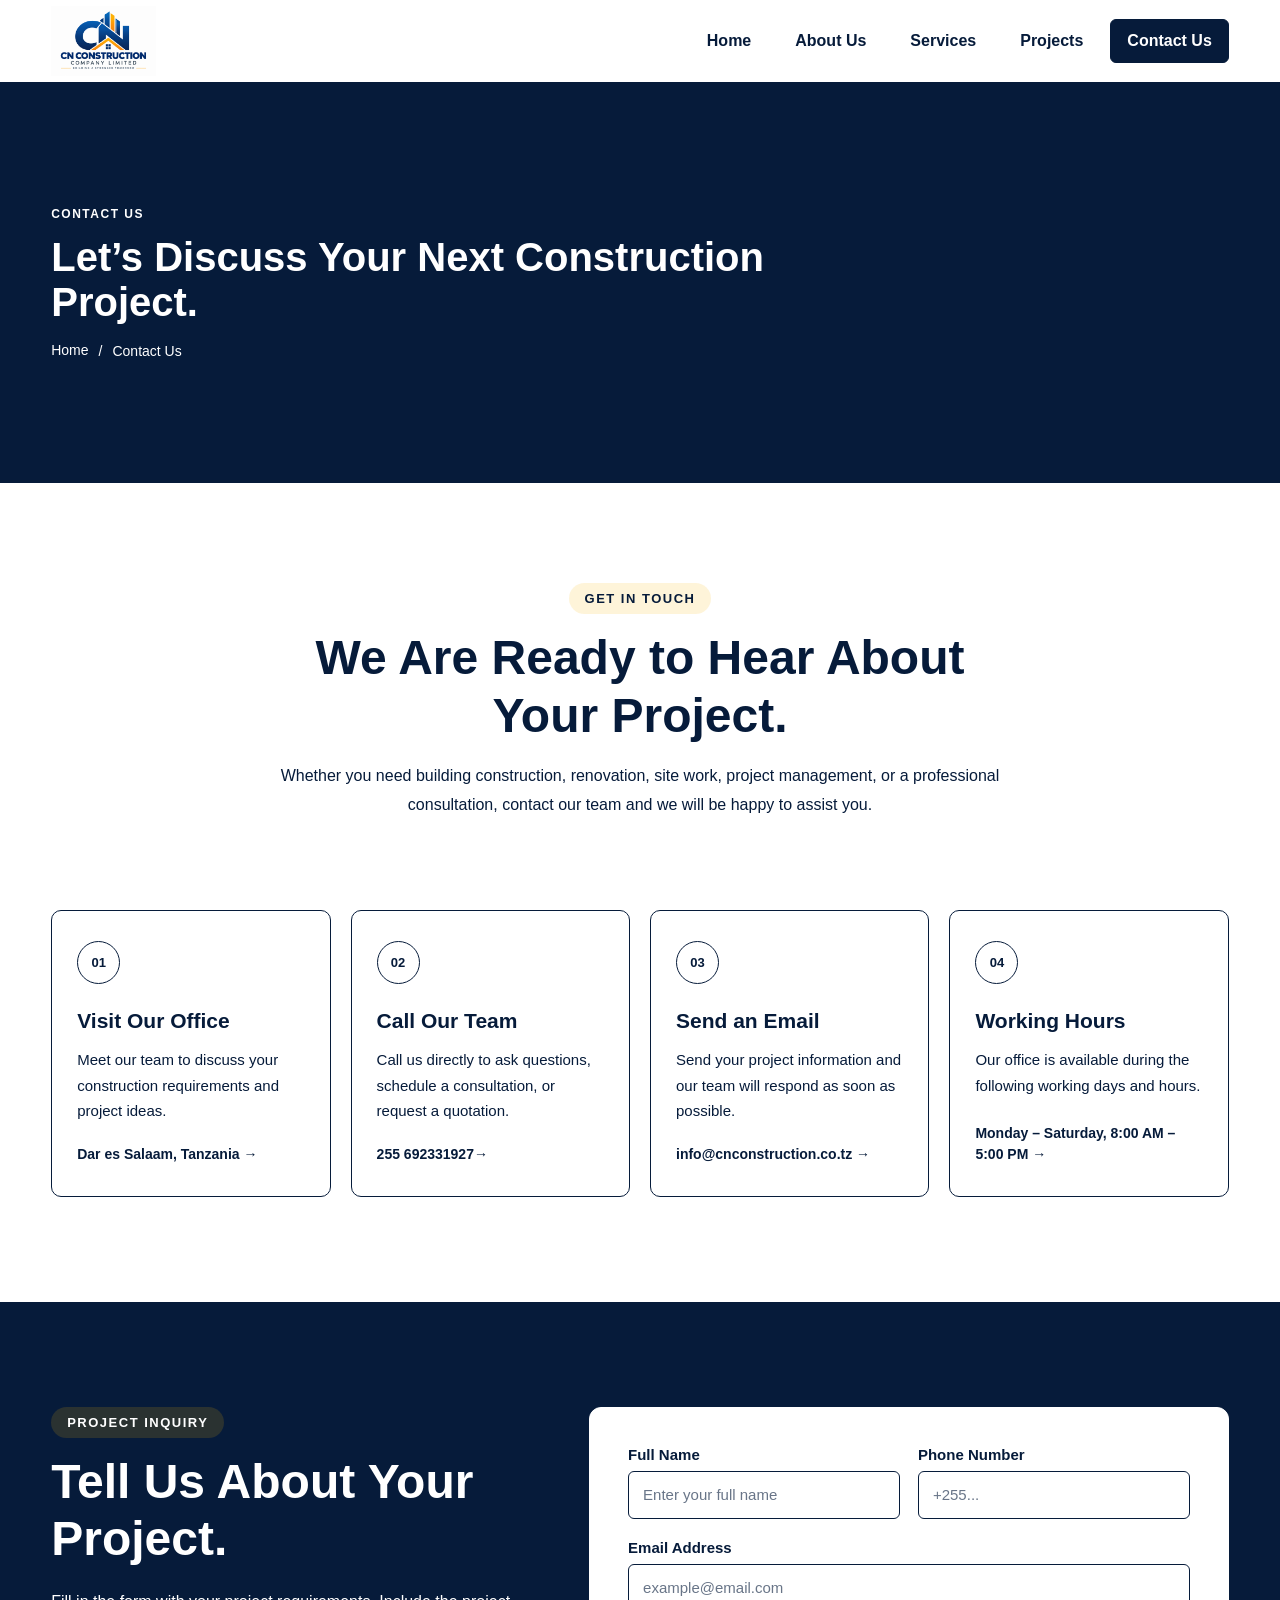
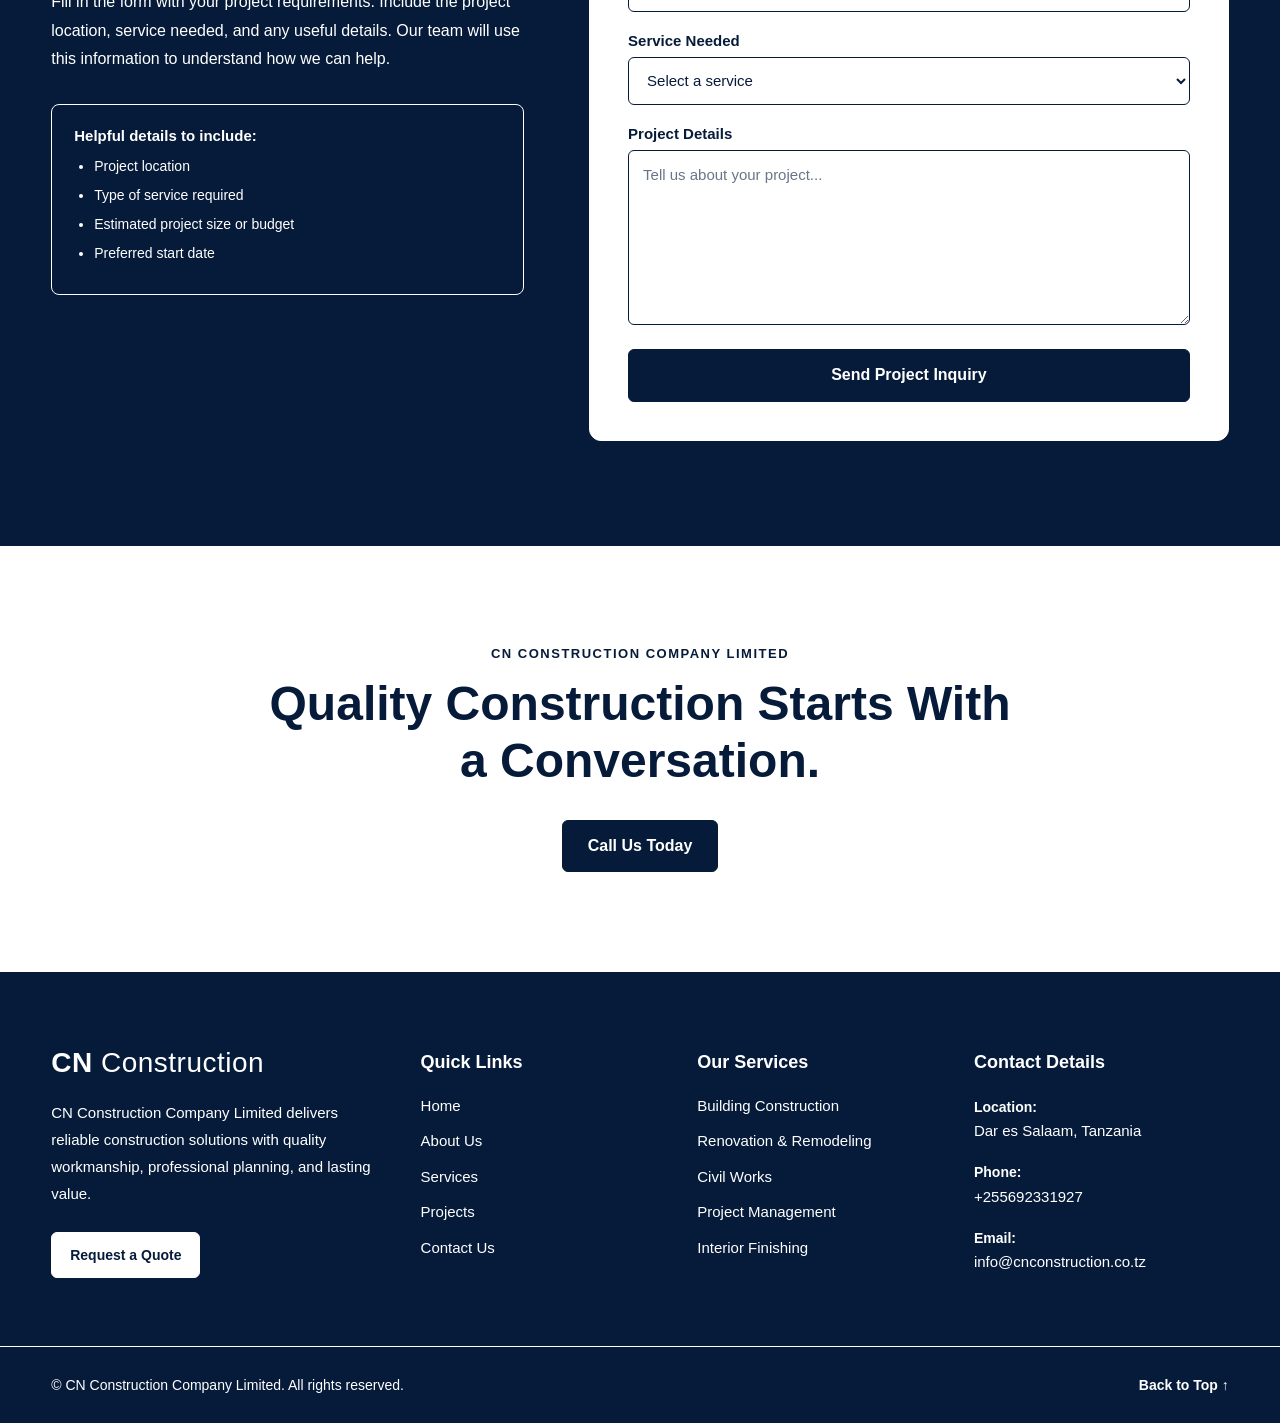
==== commit 44868437: "update contact phone number in contact.html" ====
--- a/contact.html
+++ b/contact.html
@@ -106,7 +106,7 @@
             Call us directly to ask questions, schedule a consultation,
             or request a quotation.
           </p>
-          <a href="tel:+255783603028">+255 616155723→</a>
+          <a href="tel:+255783603028">255 692331927→</a>
         </article>
 
         <article class="contact-detail-card">
